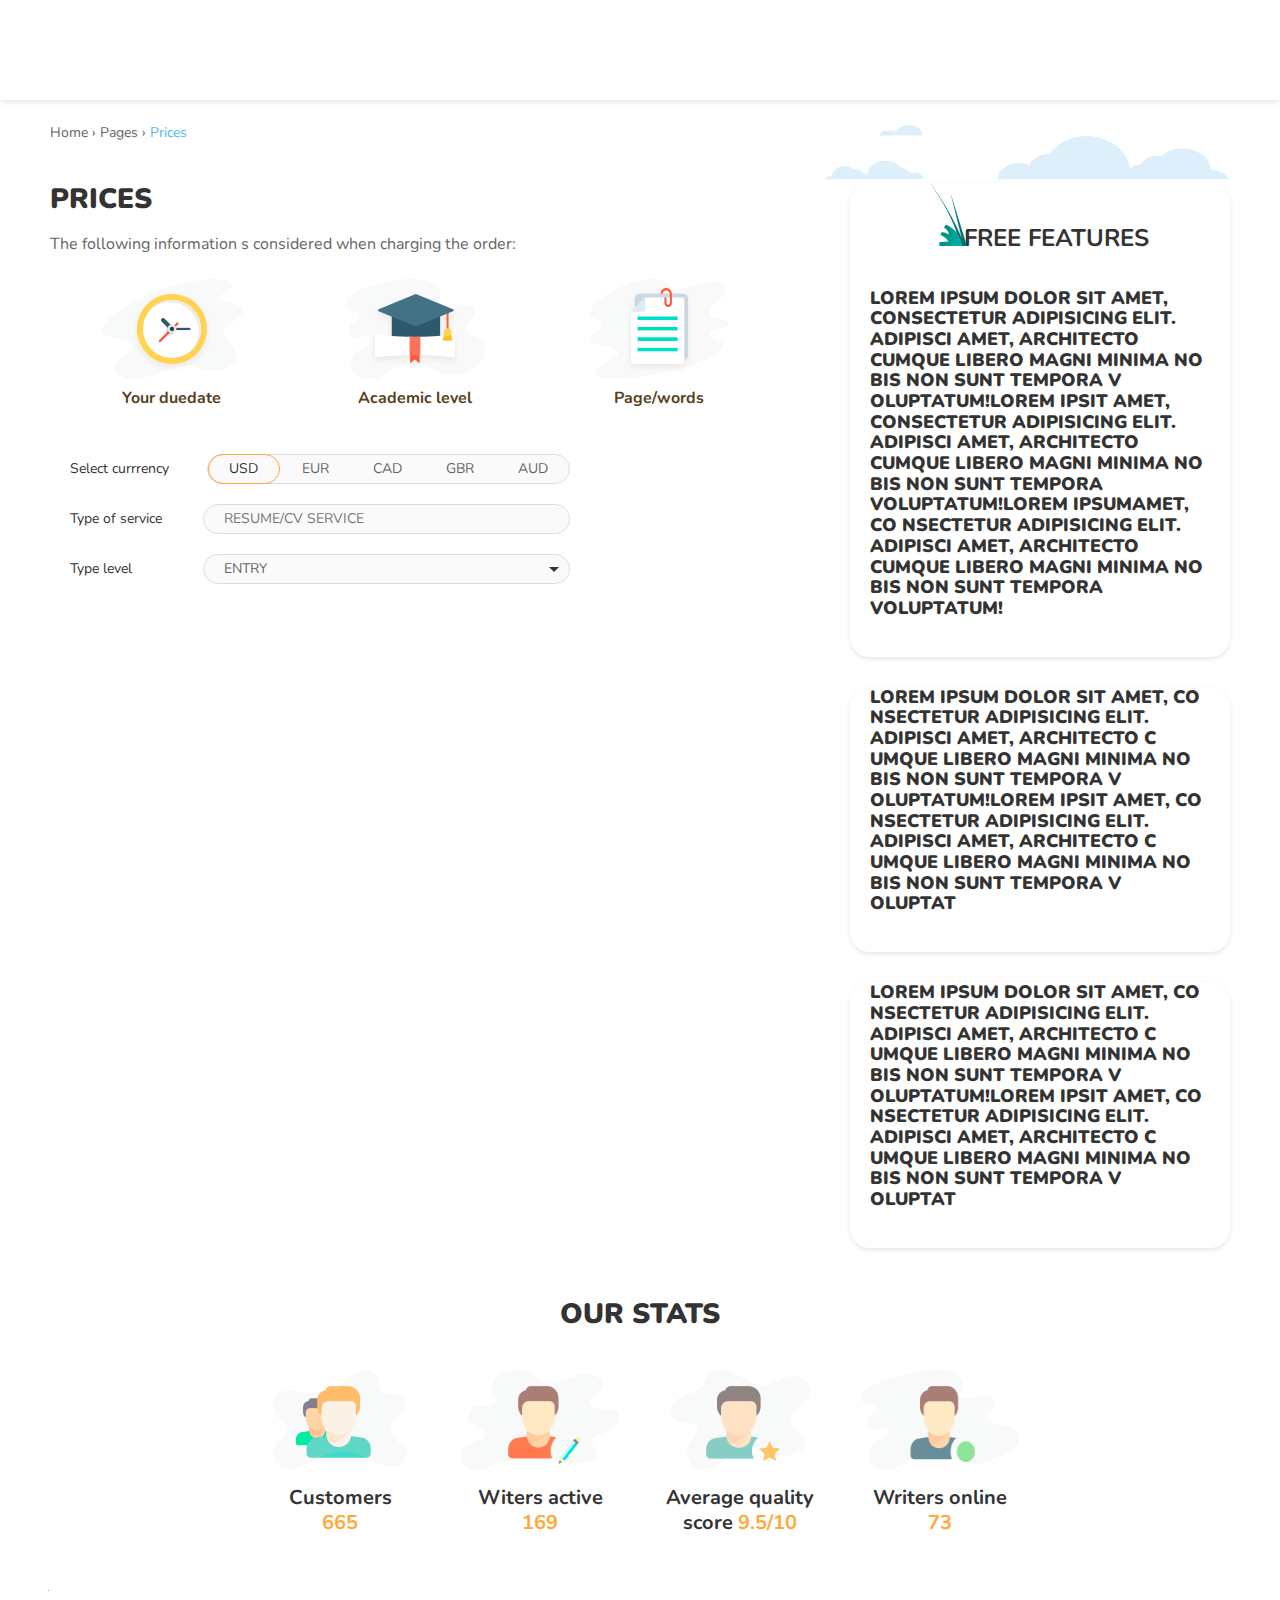
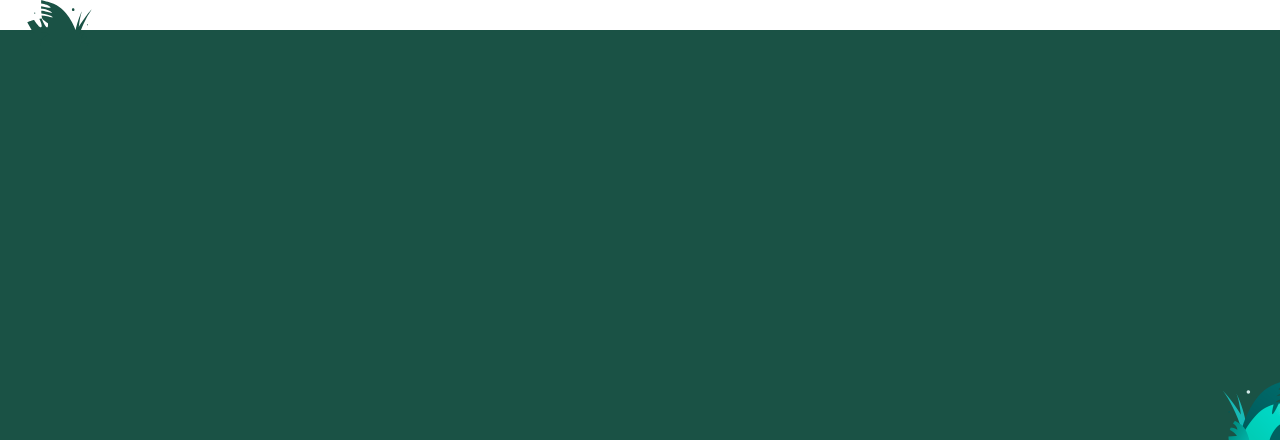
==== app/index.html @ a4e1b3d2 "add main" ====
<!DOCTYPE html>
<!-- ru  	en  uk
http://htmlbook.ru/html/value/lang
-->
<html lang="en">

<head>
  <meta charset="UTF-8">
  <meta name="viewport" content="width=device-width, initial-scale=1.0">
  <meta name="theme-color" content="#111111">

  <meta http-equiv="X-UA-Compatible" content="ie=edge">

  <title>PRICES</title>

  <link rel="shortcut icon" href="img/favicon.ico" type="image/x-icon">

  <link rel="stylesheet" href="css/global.css">
  <link rel="stylesheet" href="css/vendor.css">
  <link rel="stylesheet" href="css/main.css">
</head>

<body>
  <div class="site-container">
    <header class="header">
  <div class="header__top"></div>
  <div class="container">
    <div class="header__bottom">
      <ul class="breadcrumbs">
        <li class="breadcrumbs__item">
          <a href="#" class="breadcrumbs__link">Home</a>
        </li>
        <li class="breadcrumbs__item">
          <a href="#" class="breadcrumbs__link">Pages</a>
        </li>
        <li class="breadcrumbs__item">
          <a href="#" class="breadcrumbs__link breadcrumbs__link--active">Prices</a>
        </li>
      </ul>
      <svg class="header__cloud">
        <use xlink:href="img/sprite.svg#cloud"></use>
      </svg>
    </div>
  </div>

</header>

    <main class="main">
      <article class="content">
        <section class="prices">
          <h2 class="title">prices</h2>
          <p class="prices__description">
            The following information s considered when charging the order:
          </p>
          <div class="prices__img">
            <div class="prices__block">
              <img src="img/clock.png" alt="clock">
              <p class="prices__text">
                Your duedate
              </p>
            </div>
            <div class="prices__block">
              <img src="img/head.png" alt="clock">
              <p class="prices__text">
                Academic level
              </p>
            </div>
            <div class="prices__block">
              <img src="img/notes.png" alt="clock">
              <p class="prices__text">
                Page/words
              </p>
            </div>
          </div>

          <form class="form__prices" action="#" method="post">
            <!-- currrency -->
            <div class="form__select">
              <p class="form__text">Select currrency</p>
              <div class="currrency">
                <span class="currrency__group">
                  <input class="currrency__input" type="radio" name="valuta" id="usd" checked />
                  <label for="usd">usd</label>
                </span>
                <span class="currrency__group">
                  <input class="currrency__input" type="radio" name="valuta" id="eur" />
                  <label for="eur">eur</label>
                </span>
                <span class="currrency__group">
                  <input class="currrency__input" type="radio" name="valuta" id="cad" />
                  <label for="cad">cad</label>
                </span>
                <span class="currrency__group">
                  <input class="currrency__input" type="radio" name="valuta" id="gbr" />
                  <label for="gbr">gbr</label>
                </span>
                <span class="currrency__group">
                  <input class="currrency__input" type="radio" name="valuta" id="aud" />
                  <label for="aud">aud</label>
                </span>
              </div>
            </div>
            <!-- services -->
            <div class="form__select">
              <p class="form__text" for="cv">Type of service</p>
              <input class="form__input" id="cv" type="text" placeholder="Resume/CV service">
            </div>

            <div class="form__select">
              <label class="form__text" for="level">Type level</label>
              <select class="level" id="level">
                <option value="entry">Entry</option>
                <option value="out">Out</option>
              </select>
            </div>

          </form>
          <div class="prices__services"></div>
        </section>
        <aside class="features">
          <div class="features__block">
            <div class="features__title">
              <img src="img/title-img.png" alt="illustration">
              <h2 class="title__text">Free features</h2>
            </div>
            <p>Lorem ipsum dolor sit amet, consectetur adipisicing elit. Adipisci amet, architecto cumque libero magni
              minima no bis non sunt tempora v
              oluptatum!Lorem ipsit amet, consectetur adipisicing elit.
              Adipisci amet, architecto cumque libero magni minima no
              bis non sunt tempora voluptatum!Lorem ipsumamet, co
              nsectetur adipisicing elit.
              Adipisci amet, architecto cumque libero magni minima no
              bis non sunt tempora voluptatum!
            </p>
          </div>
          <div class="features__block">
            <p>
              Lorem ipsum dolor sit amet, co
              nsectetur adipisicing elit.
              Adipisci amet, architecto c
              umque libero magni minima no
              bis non sunt tempora v
              oluptatum!Lorem ipsit amet, co
              nsectetur adipisicing elit.
              Adipisci amet, architecto c
              umque libero magni minima no
              bis non sunt tempora v
              oluptat
            </p>
          </div>
          <div class="features__block">
            <p>Lorem ipsum dolor sit amet, co
              nsectetur adipisicing elit.
              Adipisci amet, architecto c
              umque libero magni minima no
              bis non sunt tempora v
              oluptatum!Lorem ipsit amet, co
              nsectetur adipisicing elit.
              Adipisci amet, architecto c
              umque libero magni minima no
              bis non sunt tempora v
              oluptat
            </p>
          </div>
        </aside>
      </article>
      <aside class="stats">
        <h2 class="title">Our stats</h2>
        <div class="stats__content">
          <div class="stats__cart">
            <img class="stats cart__img" src="img/customers.png" alt="Customers">
            <p class="cart__text">
              Customers
            </p>
            <span class="curt__number">
              665
            </span>
          </div>
          <div class=" stats stats__cart">
            <img class="cart__img" src="img/witers.png" alt="Customers">
            <p class="cart__text">
              Witers active
            </p>
            <span class="curt__number">
              169
            </span>
          </div>
          <div class="stats__cart">
            <img class="stats cart__img" src="img/awerage.png" alt="Customers">
            <p class="cart__text">
              Average quality score <span class="curt__number"> 9.5/10 </span>
            </p>
          </div>
          <div class="stats__cart">
            <img class="stats cart__img" src="img/online.png" alt="Customers">
            <p class="cart__text">
              Writers online
            </p>
            <span class="curt__number"> 73 </span>
          </div>
        </div>
      </aside>
    </main>
    <footer class="footer">
  <div class="container footer__container">
    <svg class="footer__img--top">
      <use xlink:href="img/sprite.svg#img-footer-1"></use>
    </svg>
    <img class="footer__img--bottom" src="img/img-footer-2.png" alt="illustration">
  </div>
</footer>

  </div>
  <script src="js/vendor.js"></script>
  <script src="js/main.js"></script>
</body>

</html>
---- app/css/global.css ----
@import url("https://fonts.googleapis.com/css2?family=Nunito:wght@400;600;700;800;900&display=swap");
:root {
  --color-black: #000;
  --color-white: #fff;
  --color-active: #53b9ef;
  --color-cloud: #dceffa;
  --color-footer: #1a5245;
  --color-title: #333;
  --color-text-main: #666;
  --color-text-prices-img: #593f21;
  --color-text-accent: #fea93a;
  --color-input-border: #dedede;
  --color-input-bg: #fafafa;
  --color-header-bg: #fffcf7;
  --color-shadow: rgba(0, 0, 0, 0.1); }

html {
  box-sizing: border-box;
  font-size: 10px; }

*,
*::before,
*::after {
  box-sizing: inherit; }

body {
  margin: 0;
  font-size: 1.6rem;
  font-family: 'Nunito', sans-serif;
  background-color: var(--color-white);
  color: var(--color-text-main); }

img {
  max-width: 100%; }

a {
  text-decoration: none;
  color: inherit; }

ul {
  list-style: none;
  padding: 0; }

.is-outer {
  position: relative !important;
  left: -9999px !important; }

.site-container {
  overflow: hidden;
  display: flex;
  flex-direction: column;
  min-height: 100vh; }

footer {
  margin-top: auto; }

.is-hidden {
  display: none !important; }

.for-mobile {
  display: none; }
  @media (max-width: 768px) {
    .for-mobile {
      display: block; } }

.error {
  border: 2px #ff4019 solid !important; }

.btn-reset {
  border: none;
  background: transparent;
  cursor: pointer; }

.container {
  margin: 0 auto;
  padding: 0 10px;
  max-width: 1200px; }

.js-focus-visible :focus:not(.focus-visible) {
  outline: none; }

/*# sourceMappingURL=global.css.map */
---- app/css/main.css ----
.header {
  margin-bottom: 2px; }

.header__top {
  width: 100%;
  height: 10rem;
  margin-bottom: 25px;
  box-shadow: 0px 2px 5px 0px var(--color-shadow); }

.header__bottom {
  display: flex;
  flex-direction: row;
  justify-content: space-between; }

.breadcrumbs {
  font-size: 1.4rem;
  padding: 0;
  margin: 0; }

.breadcrumbs__item {
  display: inline-block; }

.breadcrumbs__item:not(:last-of-type)::after {
  content: '\203a';
  color: inherit; }

.breadcrumbs__link:hover {
  text-decoration: underline; }

.breadcrumbs__link--active {
  color: var(--color-active); }

.header__cloud {
  display: block;
  width: 420px;
  height: 56px;
  padding: 0;
  margin: 0;
  margin-right: -10px;
  fill: var(--color-cloud); }

.main {
  display: flex;
  flex-direction: row;
  flex-wrap: wrap;
  justify-content: center;
  max-width: 1200px;
  margin: 0 auto;
  padding: 0 10px; }

.content {
  display: flex;
  justify-content: space-between;
  flex: auto; }

.prices {
  flex-basis: 731px; }

.title {
  font-size: 2.8rem;
  font-weight: 900;
  text-transform: uppercase;
  color: var(--color-title);
  padding: 0;
  margin: 0;
  margin-bottom: 20px; }

.prices__description {
  padding: 0;
  margin: 0;
  margin-bottom: 20px; }

.prices__img {
  display: flex;
  flex-direction: row;
  flex-wrap: wrap;
  justify-content: space-around;
  margin-bottom: 42px; }

.prices__block {
  display: flex;
  flex-direction: column;
  align-items: center;
  padding: 5px; }
  .prices__block img {
    margin-bottom: 10px; }

.prices__text {
  font-weight: 700;
  color: var(--color-text-prices-img);
  padding: 0;
  margin: 0; }

.form__prices {
  display: flex;
  flex-direction: column;
  width: 52rem;
  padding-left: 2rem; }

.form__select {
  display: flex;
  align-items: center;
  flex: auto;
  font-size: 1.4rem;
  margin-bottom: 20px; }

.form__text {
  padding: 0;
  margin: 0;
  margin-right: auto;
  color: var(--color-title); }

.currrency {
  display: flex;
  justify-content: space-between;
  flex-basis: 350px;
  text-transform: uppercase;
  color: var(--color-text-main);
  padding: .5rem 2rem;
  background-color: var(--color-input-bg);
  border: 1px solid var(--color-input-border);
  border-radius: 2rem; }

.currrency__group {
  display: flex;
  border: 1px solid transparent;
  border-radius: 2rem;
  transition: all 0.5s ease; }
  .currrency__group:not(:last-child) {
    margin-right: 4.2rem; }

.currrency__input {
  opacity: 0;
  position: absolute; }

.currrency__input + label {
  flex: 1 1 100%;
  cursor: pointer;
  z-index: 1;
  transition: all 0.5s ease; }

.currrency__input:checked + label,
.currrency__group:hover {
  position: relative;
  color: var(--color-title);
  background-color: var(--color-white);
  transition: all 0.5s ease; }
  .currrency__input:checked + label::before,
  .currrency__group:hover::before {
    position: absolute;
    content: "";
    display: block;
    top: 0;
    left: 0;
    transform: translate(-2.1rem, -0.7rem);
    padding: 1.4rem 3.5rem;
    border: 1px solid var(--color-text-accent);
    border-radius: 2rem;
    transition: all 0.5s ease; }

.form__input,
.choices__inner {
  display: flex;
  justify-content: space-between;
  min-width: 367px;
  min-height: 0;
  text-transform: uppercase;
  color: var(--color-text-main);
  padding: .6rem 2rem;
  background-color: var(--color-input-bg);
  border: 1px solid var(--color-input-border);
  border-radius: 2rem; }

.is-open .choices__list--dropdown {
  background-color: #ffffff;
  border: 1px solid var(--color-input-border);
  border-bottom-left-radius: 2rem;
  border-bottom-right-radius: 2rem; }

.is-open .choices__inner,
.form__input:focus {
  outline: none;
  border: 1px solid var(--color-input-border);
  border-radius: 2rem 2rem 0 0; }

.is-focused .choices__inner {
  outline: none;
  border: 1px solid var(--color-input-border); }

.form__select select::-ms-expand {
  display: none; }

.choices__list--single {
  padding: 0px 16px 0px 0px; }

.choices[data-type*='select-one'] .choices__inner {
  padding-bottom: 6px; }

.main {
  display: flex;
  flex-direction: row;
  flex-wrap: wrap;
  justify-content: center;
  max-width: 1200px;
  margin: 0 auto;
  padding: 0 10px; }

.content {
  display: flex;
  justify-content: space-between;
  flex: auto; }

.prices {
  flex-basis: 731px; }

.title {
  font-size: 2.8rem;
  font-weight: 900;
  text-transform: uppercase;
  color: var(--color-title);
  padding: 0;
  margin: 0;
  margin-bottom: 20px; }

.prices__description {
  padding: 0;
  margin: 0;
  margin-bottom: 20px; }

.prices__img {
  display: flex;
  flex-direction: row;
  flex-wrap: wrap;
  justify-content: space-around;
  margin-bottom: 42px; }

.prices__block {
  display: flex;
  flex-direction: column;
  align-items: center;
  padding: 5px; }
  .prices__block img {
    margin-bottom: 10px; }

.prices__text {
  font-weight: 700;
  color: var(--color-text-prices-img);
  padding: 0;
  margin: 0; }

.form__prices {
  display: flex;
  flex-direction: column;
  width: 52rem;
  padding-left: 2rem; }

.form__select {
  display: flex;
  align-items: center;
  flex: auto;
  font-size: 1.4rem;
  margin-bottom: 20px; }

.form__text {
  padding: 0;
  margin: 0;
  margin-right: auto;
  color: var(--color-title); }

.currrency {
  display: flex;
  justify-content: space-between;
  flex-basis: 350px;
  text-transform: uppercase;
  color: var(--color-text-main);
  padding: .5rem 2rem;
  background-color: var(--color-input-bg);
  border: 1px solid var(--color-input-border);
  border-radius: 2rem; }

.currrency__group {
  display: flex;
  border: 1px solid transparent;
  border-radius: 2rem;
  transition: all 0.5s ease; }
  .currrency__group:not(:last-child) {
    margin-right: 4.2rem; }

.currrency__input {
  opacity: 0;
  position: absolute; }

.currrency__input + label {
  flex: 1 1 100%;
  cursor: pointer;
  z-index: 1;
  transition: all 0.5s ease; }

.currrency__input:checked + label,
.currrency__group:hover {
  position: relative;
  color: var(--color-title);
  background-color: var(--color-white);
  transition: all 0.5s ease; }
  .currrency__input:checked + label::before,
  .currrency__group:hover::before {
    position: absolute;
    content: "";
    display: block;
    top: 0;
    left: 0;
    transform: translate(-2.1rem, -0.7rem);
    padding: 1.4rem 3.5rem;
    border: 1px solid var(--color-text-accent);
    border-radius: 2rem;
    transition: all 0.5s ease; }

.form__input,
.choices__inner {
  display: flex;
  justify-content: space-between;
  min-width: 367px;
  min-height: 0;
  text-transform: uppercase;
  color: var(--color-text-main);
  padding: .6rem 2rem;
  background-color: var(--color-input-bg);
  border: 1px solid var(--color-input-border);
  border-radius: 2rem; }

.is-open .choices__list--dropdown {
  background-color: #ffffff;
  border: 1px solid var(--color-input-border);
  border-bottom-left-radius: 2rem;
  border-bottom-right-radius: 2rem; }

.is-open .choices__inner,
.form__input:focus {
  outline: none;
  border: 1px solid var(--color-input-border);
  border-radius: 2rem 2rem 0 0; }

.is-focused .choices__inner {
  outline: none;
  border: 1px solid var(--color-input-border); }

.form__select select::-ms-expand {
  display: none; }

.choices__list--single {
  padding: 0px 16px 0px 0px; }

.choices[data-type*='select-one'] .choices__inner {
  padding-bottom: 6px; }

.features {
  max-width: 380px;
  font-size: 1.8rem;
  font-weight: 900;
  color: var(--color-title);
  text-transform: uppercase; }

.features__block {
  border-radius: 20px;
  box-shadow: 0px 2px 5px 0px rgba(0, 0, 0, 0.1);
  padding: 0 20px 20px 20px;
  margin-bottom: 30px; }

.features__title {
  padding-left: 60px;
  margin-bottom: 35px; }
  .features__title img {
    display: inline-block;
    padding: 0;
    margin: 0;
    position: relative;
    margin-right: -8px; }

.title__text {
  display: inline-block;
  font-size: 2.4rem;
  text-align: center;
  padding: 0;
  margin: 0; }

.stats {
  display: flex;
  flex-direction: column;
  align-items: center;
  padding: 2rem;
  margin-bottom: 55px; }

.stats__content {
  display: flex;
  flex-direction: row;
  justify-content: space-between;
  flex-wrap: wrap; }

.stats__cart {
  display: flex;
  flex-direction: column;
  justify-content: center;
  align-items: center;
  flex: 0 0 20rem;
  padding: 2rem;
  margin: 0;
  font-size: 2rem;
  font-weight: 700;
  line-height: 2.5rem;
  text-align: center;
  color: var(--color-title); }

.cart__img {
  padding: 0;
  height: 100px;
  width: auto;
  margin-bottom: 15px; }

.cart__text {
  padding: 0;
  margin: 0; }

.curt__number {
  color: var(--color-text-accent); }

.footer {
  width: 100%;
  height: 41rem;
  background-color: var(--color-footer); }

.footer__container {
  position: relative;
  width: 100%;
  height: 100%; }

.footer__img--top {
  fill: var(--color-footer);
  position: absolute;
  height: 56px;
  max-width: 100%;
  top: -40px;
  left: -130px; }

.footer__img--bottom {
  position: absolute;
  max-width: 100%;
  right: -70px;
  bottom: 0; }

/*# sourceMappingURL=main.css.map */
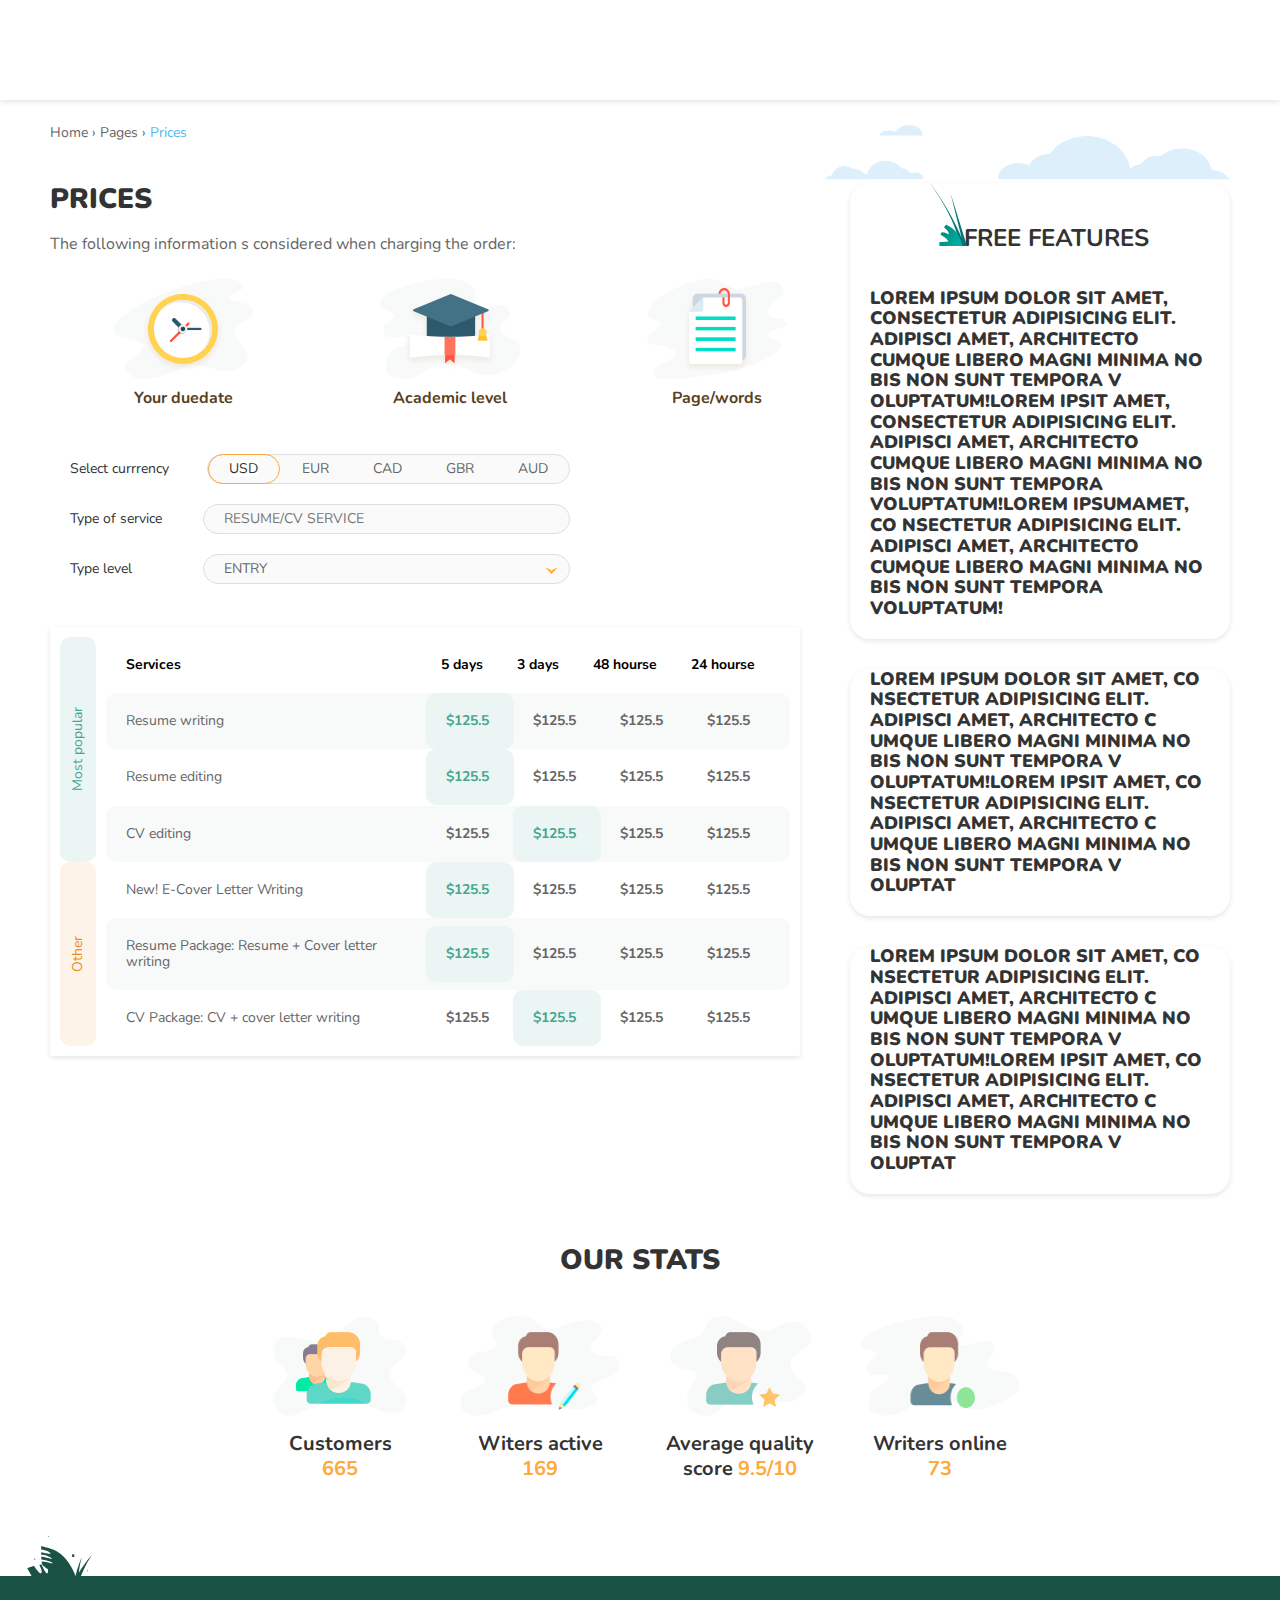
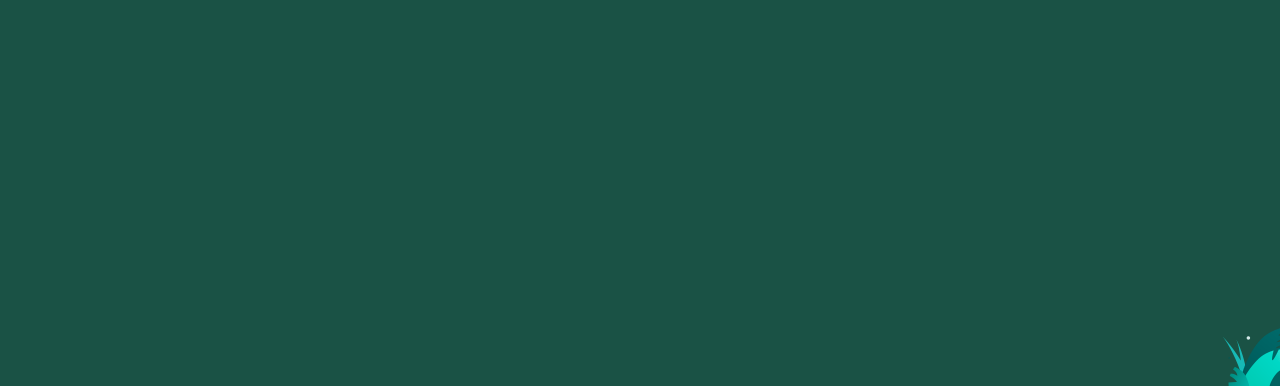
==== commit 4f1e87f4: "add calc form servises" ====
--- a/app/index.html
+++ b/app/index.html
@@ -106,16 +106,197 @@
               <input class="form__input" id="cv" type="text" placeholder="Resume/CV service">
             </div>
 
-            <div class="form__select">
+            <div class="form__select ">
               <label class="form__text" for="level">Type level</label>
               <select class="level" id="level">
                 <option value="entry">Entry</option>
                 <option value="out">Out</option>
               </select>
             </div>
-
           </form>
-          <div class="prices__services"></div>
+
+          <!-- services calc prices-->
+          <form class="servisec">
+            <div class="services__types--popular">
+              <div class="services__vertical">
+                <p class="services__vertical--text">
+                  Most popular
+                </p>
+              </div>
+
+              <div class="servises__table">
+                <div class="table__title">
+                  <p class="table__title--heading">
+                    Services
+                  </p>
+                  <div class="table__number">
+                    <span class="table__title-cell">
+                      5 days
+                    </span>
+                    <span class="table__title-cell">
+                      3 days
+                    </span>
+                    <span class="table__title-cell">
+                      48 hourse
+                    </span>
+                    <span class="table__title-cell">
+                      24 hourse
+                    </span>
+                  </div>
+
+                </div>
+                <div class="table-row">
+                  <p class="table-row__text">
+                    Resume writing
+                  </p>
+                  <div class="table__number">
+                    <div class="high-wrap"></div>
+                    <span class="tabl-row__group">
+                      <input class="tabl-row__input" type="radio" name="res-writ" id="res-writ-1" checked />
+                      <label for="res-writ-1">$125.5</label>
+                    </span>
+                    <span class="tabl-row__group">
+                      <input class="tabl-row__input" type="radio" name="res-writ" id="res-writ-2" />
+                      <label for="res-writ-2">$125.5</label>
+                    </span>
+                    <span class="tabl-row__group">
+                      <input class="tabl-row__input" type="radio" name="res-writ" id="res-writ-3" />
+                      <label for="res-writ-3">$125.5</label>
+                    </span>
+                    <span class="tabl-row__group">
+                      <input class="tabl-row__input" type="radio" name="res-writ" id="res-writ-4" />
+                      <label for="res-writ-4">$125.5</label>
+                    </span>
+                  </div>
+                </div>
+                <div class="table-row">
+                  <p class="table-row__text">
+                    Resume editing
+                  </p>
+                  <div class="table__number">
+                    <span class="tabl-row__group">
+                      <input class="tabl-row__input" type="radio" name="res-edit" id="res-edit-1" checked />
+                      <label for="res-edit-1">$125.5</label>
+                    </span>
+                    <span class="tabl-row__group">
+                      <input class="tabl-row__input" type="radio" name="res-edit" id="res-edit-2" />
+                      <label for="res-edit-2">$125.5</label>
+                    </span>
+                    <span class="tabl-row__group">
+                      <input class="tabl-row__input" type="radio" name="res-edit" id="res-edit-3" />
+                      <label for="res-edit-3">$125.5</label>
+                    </span>
+                    <span class="tabl-row__group">
+                      <input class="tabl-row__input" type="radio" name="res-edit" id="res-edit-4" />
+                      <label for="res-edit-4">$125.5</label>
+                    </span>
+                  </div>
+                </div>
+                <div class="table-row">
+                  <p class="table-row__text">
+                    CV editing
+                  </p>
+                  <div class="table__number">
+                    <span class="tabl-row__group">
+                      <input class="tabl-row__input" type="radio" name="cv-edit" id="cv-edit-1" />
+                      <label for="cv-edit-1">$125.5</label>
+                    </span>
+                    <span class="tabl-row__group">
+                      <input class="tabl-row__input" type="radio" name="cv-edit" id="cv-edit-2" checked />
+                      <label for="cv-edit-2">$125.5</label>
+                    </span>
+                    <span class="tabl-row__group">
+                      <input class="tabl-row__input" type="radio" name="cv-edit" id="cv-edit-3" />
+                      <label for="cv-edit-3">$125.5</label>
+                    </span>
+                    <span class="tabl-row__group">
+                      <input class="tabl-row__input" type="radio" name="cv-edit" id="cv-edit-4" />
+                      <label for="cv-edit-4">$125.5</label>
+                    </span>
+                  </div>
+                </div>
+              </div>
+            </div>
+            <div class="services__types--other">
+              <div class="services__vertical services__vertical--other ">
+                <p class="services__vertical--text other">
+                  Other
+                </p>
+              </div>
+
+              <div class="servises__table">
+                <div class="table-row">
+                  <p class="tableletter table-row__text">
+                    New! E-Cover Letter Writing
+                  </p>
+                  <div class="table__number">
+                    <span class="tabl-row__group">
+                      <input class="tabl-row__input" type="radio" name="leter-writ" id="leter-writ-1" checked />
+                      <label for="leter-writ-1">$125.5</label>
+                    </span>
+                    <span class="tabl-row__group">
+                      <input class="tabl-row__input" type="radio" name="leter-writ" id="leter-writ-2" />
+                      <label for="leter-writ-2">$125.5</label>
+                    </span>
+                    <span class="tabl-row__group">
+                      <input class="tabl-row__input" type="radio" name="leter-writ" id="leter-writ-3" />
+                      <label for="leter-writ-3">$125.5</label>
+                    </span>
+                    <span class="tabl-row__group">
+                      <input class="tabl-row__input" type="radio" name="leter-writ" id="leter-writ-4" />
+                      <label for="leter-writ-4">$125.5</label>
+                    </span>
+                  </div>
+                </div>
+                <div class="table-row">
+                  <p class="table-row__text">
+                    Resume Package: Resume + Cover letter writing
+                  </p>
+                  <div class="table__number">
+                    <span class="tabl-row__group">
+                      <input class="tabl-row__input" type="radio" name="resum-pac" id="resum-pac-1" checked />
+                      <label for="resum-pac-1">$125.5</label>
+                    </span>
+                    <span class="tabl-row__group">
+                      <input class="tabl-row__input" type="radio" name="resum-pac" id="resum-pac-2" />
+                      <label for="resum-pac-2">$125.5</label>
+                    </span>
+                    <span class="tabl-row__group">
+                      <input class="tabl-row__input" type="radio" name="resum-pac" id="resum-pact-3" />
+                      <label for="resum-pac-3">$125.5</label>
+                    </span>
+                    <span class="tabl-row__group">
+                      <input class="tabl-row__input" type="radio" name="resum-pac" id="resum-pac-4" />
+                      <label for="resum-pac-4">$125.5</label>
+                    </span>
+                  </div>
+                </div>
+                <div class="table-row">
+                  <p class="table-row__text">
+                    CV Package: CV + cover letter writing
+                  </p>
+                  <div class="table__number">
+                    <span class="tabl-row__group">
+                      <input class="tabl-row__input" type="radio" name="cv-pac" id="cv-pac-1" />
+                      <label for="cv-pac-1">$125.5</label>
+                    </span>
+                    <span class="tabl-row__group">
+                      <input class="tabl-row__input" type="radio" name="cv-pac" id="cv-pac-2" checked />
+                      <label for="cv-pac-2">$125.5</label>
+                    </span>
+                    <span class="tabl-row__group">
+                      <input class="tabl-row__input" type="radio" name="cv-pac" id="cv-pac-3" />
+                      <label for="cv-pac-3">$125.5</label>
+                    </span>
+                    <span class="tabl-row__group">
+                      <input class="tabl-row__input" type="radio" name="cv-pac" id="cv-pac-4" />
+                      <label for="cv-pac-4">$125.5</label>
+                    </span>
+                  </div>
+                </div>
+              </div>
+            </div>
+          </form>
         </section>
         <aside class="features">
           <div class="features__block">
--- a/app/css/global.css
+++ b/app/css/global.css
@@ -5,12 +5,17 @@
   --color-active: #53b9ef;
   --color-cloud: #dceffa;
   --color-footer: #1a5245;
+  --color-popular: #ebf5f4;
+  --color-other: #fdf3e8;
   --color-title: #333;
   --color-text-main: #666;
   --color-text-prices-img: #593f21;
   --color-text-accent: #fea93a;
+  --color-text-popular: #46a690;
+  --color-text-other: #ed891f;
   --color-input-border: #dedede;
   --color-input-bg: #fafafa;
+  --color-table-bg: #f8f9f9;
   --color-header-bg: #fffcf7;
   --color-shadow: rgba(0, 0, 0, 0.1); }
 
@@ -21,6 +26,8 @@
 *,
 *::before,
 *::after {
+  padding: 0;
+  margin: 0;
   box-sizing: inherit; }
 
 body {
--- a/app/css/main.css
+++ b/app/css/main.css
@@ -54,7 +54,7 @@
   flex: auto; }
 
 .prices {
-  flex-basis: 731px; }
+  flex: auto; }
 
 .title {
   font-size: 2.8rem;
@@ -95,7 +95,8 @@
   display: flex;
   flex-direction: column;
   width: 52rem;
-  padding-left: 2rem; }
+  padding-left: 2rem;
+  margin-bottom: 23px; }
 
 .form__select {
   display: flex;
@@ -180,7 +181,9 @@
 .is-open .choices__inner,
 .form__input:focus {
   outline: none;
-  border: 1px solid var(--color-input-border);
+  border: 1px solid var(--color-input-border); }
+
+.is-open .choices__inner {
   border-radius: 2rem 2rem 0 0; }
 
 .is-focused .choices__inner {
@@ -195,6 +198,108 @@
 
 .choices[data-type*='select-one'] .choices__inner {
   padding-bottom: 6px; }
+
+.choices[data-type*='select-one']:after {
+  content: '';
+  width: 9px;
+  height: 9px;
+  border-top: 2px solid var(--color-text-accent);
+  border-right: 2px solid var(--color-text-accent);
+  transform: rotate(135deg);
+  position: absolute;
+  right: 14.5px;
+  top: 38%;
+  margin-top: -2.5px;
+  pointer-events: none; }
+
+.servisec {
+  display: flex;
+  flex-direction: column;
+  font-size: 1.4rem;
+  padding: 10px;
+  border-radius: 2px;
+  box-shadow: 0px 2px 5px 0px rgba(0, 0, 0, 0.1);
+  margin-right: 50px; }
+
+.servisec .services__types--popular,
+.services__types--other {
+  display: flex; }
+
+.services__vertical {
+  display: flex;
+  border-radius: 10px;
+  background-color: var(--color-popular);
+  color: var(--color-text-popular);
+  padding: 10px;
+  margin-right: 10px; }
+
+.services__vertical--text {
+  -ms-writing-mode: tb-rl;
+  writing-mode: tb-rl;
+  transform: rotate(180deg);
+  text-align: center; }
+
+.services__vertical--other {
+  background-color: var(--color-other);
+  color: var(--color-text-other); }
+
+.vertical-text {
+  transform: rotate(270deg); }
+
+.servises__table {
+  display: flex;
+  flex-direction: column;
+  flex-grow: 1; }
+
+.table__title,
+.table-row {
+  display: flex;
+  align-items: center;
+  justify-content: space-between;
+  padding: 20px;
+  border-radius: 10px; }
+
+.table__title {
+  color: var(--color-black);
+  font-weight: 700; }
+
+.table-row:nth-of-type(even) {
+  background-color: var(--color-table-bg); }
+
+.table__title-cell {
+  padding: 20px 15px; }
+
+.tabl-row__group {
+  font-weight: 700;
+  padding: 20px;
+  transition: color 0.2s ease; }
+  .tabl-row__group label {
+    cursor: pointer;
+    z-index: 2; }
+
+.table-row__text {
+  flex-basis: 280px; }
+
+.tabl-row__input {
+  opacity: 0;
+  position: absolute; }
+
+.tabl-row__input:checked ~ label {
+  color: var(--color-text-popular);
+  position: relative;
+  transition: all 0.3s ease; }
+  .tabl-row__input:checked ~ label::before {
+    position: absolute;
+    display: block;
+    content: "";
+    background-color: var(--color-popular);
+    top: 0;
+    left: 0;
+    padding: 2.8rem 4.4rem;
+    border-radius: 1rem;
+    transform: translate(-2rem, -1.8rem);
+    z-index: -1;
+    transition: all 0.3s ease; }
 
 .main {
   display: flex;
@@ -211,7 +316,7 @@
   flex: auto; }
 
 .prices {
-  flex-basis: 731px; }
+  flex: auto; }
 
 .title {
   font-size: 2.8rem;
@@ -252,7 +357,8 @@
   display: flex;
   flex-direction: column;
   width: 52rem;
-  padding-left: 2rem; }
+  padding-left: 2rem;
+  margin-bottom: 23px; }
 
 .form__select {
   display: flex;
@@ -337,7 +443,9 @@
 .is-open .choices__inner,
 .form__input:focus {
   outline: none;
-  border: 1px solid var(--color-input-border);
+  border: 1px solid var(--color-input-border); }
+
+.is-open .choices__inner {
   border-radius: 2rem 2rem 0 0; }
 
 .is-focused .choices__inner {
@@ -352,6 +460,108 @@
 
 .choices[data-type*='select-one'] .choices__inner {
   padding-bottom: 6px; }
+
+.choices[data-type*='select-one']:after {
+  content: '';
+  width: 9px;
+  height: 9px;
+  border-top: 2px solid var(--color-text-accent);
+  border-right: 2px solid var(--color-text-accent);
+  transform: rotate(135deg);
+  position: absolute;
+  right: 14.5px;
+  top: 38%;
+  margin-top: -2.5px;
+  pointer-events: none; }
+
+.servisec {
+  display: flex;
+  flex-direction: column;
+  font-size: 1.4rem;
+  padding: 10px;
+  border-radius: 2px;
+  box-shadow: 0px 2px 5px 0px rgba(0, 0, 0, 0.1);
+  margin-right: 50px; }
+
+.servisec .services__types--popular,
+.services__types--other {
+  display: flex; }
+
+.services__vertical {
+  display: flex;
+  border-radius: 10px;
+  background-color: var(--color-popular);
+  color: var(--color-text-popular);
+  padding: 10px;
+  margin-right: 10px; }
+
+.services__vertical--text {
+  -ms-writing-mode: tb-rl;
+  writing-mode: tb-rl;
+  transform: rotate(180deg);
+  text-align: center; }
+
+.services__vertical--other {
+  background-color: var(--color-other);
+  color: var(--color-text-other); }
+
+.vertical-text {
+  transform: rotate(270deg); }
+
+.servises__table {
+  display: flex;
+  flex-direction: column;
+  flex-grow: 1; }
+
+.table__title,
+.table-row {
+  display: flex;
+  align-items: center;
+  justify-content: space-between;
+  padding: 20px;
+  border-radius: 10px; }
+
+.table__title {
+  color: var(--color-black);
+  font-weight: 700; }
+
+.table-row:nth-of-type(even) {
+  background-color: var(--color-table-bg); }
+
+.table__title-cell {
+  padding: 20px 15px; }
+
+.tabl-row__group {
+  font-weight: 700;
+  padding: 20px;
+  transition: color 0.2s ease; }
+  .tabl-row__group label {
+    cursor: pointer;
+    z-index: 2; }
+
+.table-row__text {
+  flex-basis: 280px; }
+
+.tabl-row__input {
+  opacity: 0;
+  position: absolute; }
+
+.tabl-row__input:checked ~ label {
+  color: var(--color-text-popular);
+  position: relative;
+  transition: all 0.3s ease; }
+  .tabl-row__input:checked ~ label::before {
+    position: absolute;
+    display: block;
+    content: "";
+    background-color: var(--color-popular);
+    top: 0;
+    left: 0;
+    padding: 2.8rem 4.4rem;
+    border-radius: 1rem;
+    transform: translate(-2rem, -1.8rem);
+    z-index: -1;
+    transition: all 0.3s ease; }
 
 .features {
   max-width: 380px;
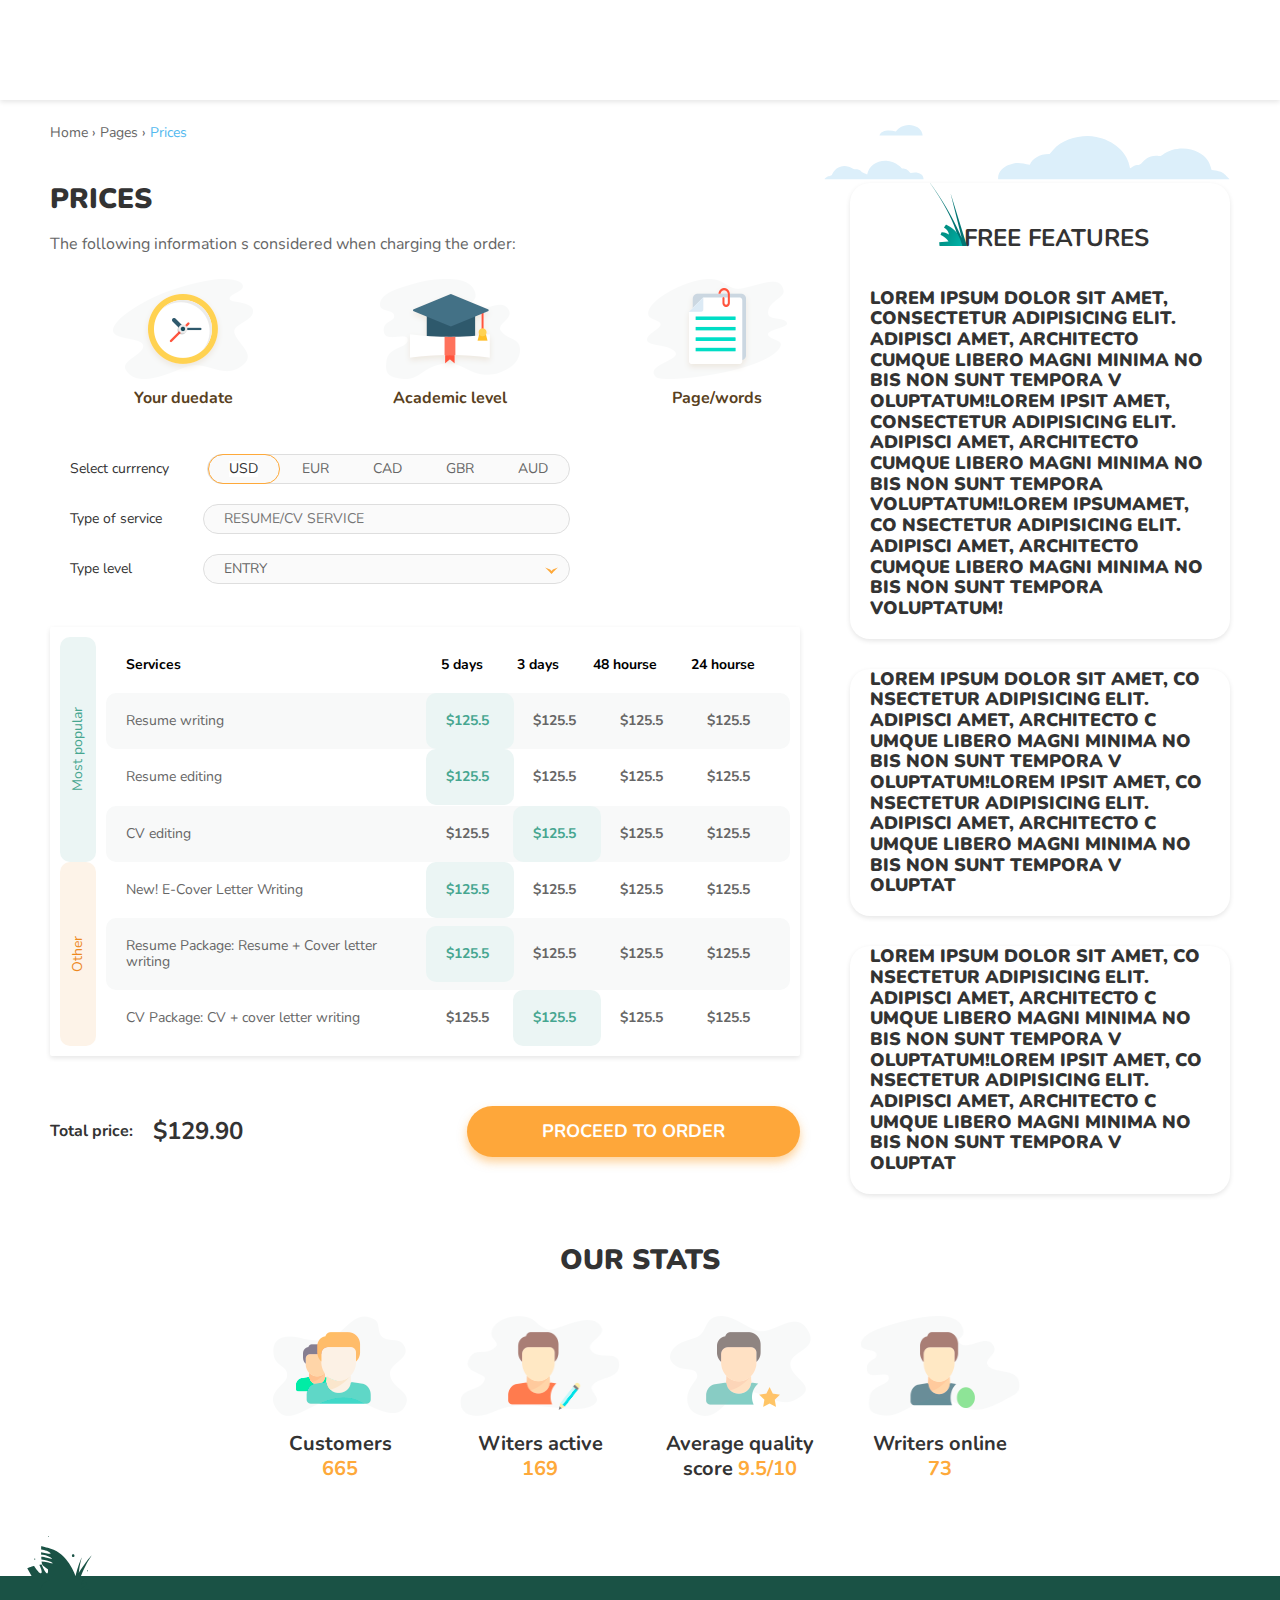
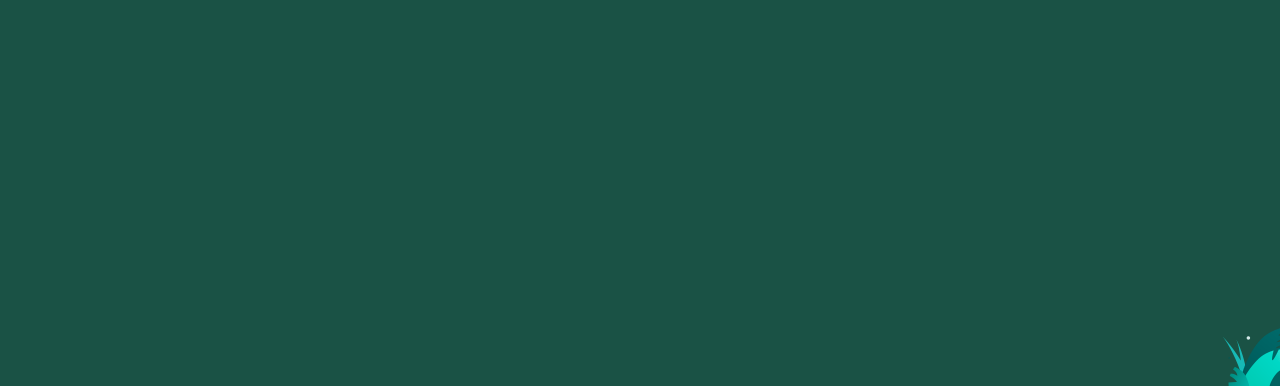
==== commit c0a60209: "add btn and JS header fixed" ====
--- a/app/index.html
+++ b/app/index.html
@@ -1,8 +1,8 @@
 <!DOCTYPE html>
-<!-- ru  	en  uk
+<!-- ru  	en  uk zxx
 http://htmlbook.ru/html/value/lang
 -->
-<html lang="en">
+<html lang="zxx">
 
 <head>
   <meta charset="UTF-8">
@@ -47,6 +47,7 @@
 
     <main class="main">
       <article class="content">
+        <h2 class="is-hidden">price</h2>
         <section class="prices">
           <h2 class="title">prices</h2>
           <p class="prices__description">
@@ -102,7 +103,7 @@
             </div>
             <!-- services -->
             <div class="form__select">
-              <p class="form__text" for="cv">Type of service</p>
+              <p class="form__text">Type of service</p>
               <input class="form__input" id="cv" type="text" placeholder="Resume/CV service">
             </div>
 
@@ -116,186 +117,202 @@
           </form>
 
           <!-- services calc prices-->
-          <form class="servisec">
-            <div class="services__types--popular">
-              <div class="services__vertical">
-                <p class="services__vertical--text">
-                  Most popular
+          <form class="services">
+            <div class="services__wrap">
+              <div class="services__types--popular">
+                <div class="services__vertical">
+                  <p class="services__vertical--text">
+                    Most popular
+                  </p>
+                </div>
+
+                <div class="servises__table">
+                  <div class="table__title">
+                    <p class="table__title--heading">
+                      Services
+                    </p>
+                    <div class="table__number">
+                      <span class="table__title-cell">
+                        5 days
+                      </span>
+                      <span class="table__title-cell">
+                        3 days
+                      </span>
+                      <span class="table__title-cell">
+                        48 hourse
+                      </span>
+                      <span class="table__title-cell">
+                        24 hourse
+                      </span>
+                    </div>
+
+                  </div>
+                  <div class="table-row">
+                    <p class="table-row__text">
+                      Resume writing
+                    </p>
+                    <div class="table__number">
+                      <div class="high-wrap"></div>
+                      <span class="tabl-row__group">
+                        <input class="tabl-row__input" type="radio" name="res-writ" id="res-writ-1" checked />
+                        <label for="res-writ-1">$125.5</label>
+                      </span>
+                      <span class="tabl-row__group">
+                        <input class="tabl-row__input" type="radio" name="res-writ" id="res-writ-2" />
+                        <label for="res-writ-2">$125.5</label>
+                      </span>
+                      <span class="tabl-row__group">
+                        <input class="tabl-row__input" type="radio" name="res-writ" id="res-writ-3" />
+                        <label for="res-writ-3">$125.5</label>
+                      </span>
+                      <span class="tabl-row__group">
+                        <input class="tabl-row__input" type="radio" name="res-writ" id="res-writ-4" />
+                        <label for="res-writ-4">$125.5</label>
+                      </span>
+                    </div>
+                  </div>
+                  <div class="table-row">
+                    <p class="table-row__text">
+                      Resume editing
+                    </p>
+                    <div class="table__number">
+                      <span class="tabl-row__group">
+                        <input class="tabl-row__input" type="radio" name="res-edit" id="res-edit-1" checked />
+                        <label for="res-edit-1">$125.5</label>
+                      </span>
+                      <span class="tabl-row__group">
+                        <input class="tabl-row__input" type="radio" name="res-edit" id="res-edit-2" />
+                        <label for="res-edit-2">$125.5</label>
+                      </span>
+                      <span class="tabl-row__group">
+                        <input class="tabl-row__input" type="radio" name="res-edit" id="res-edit-3" />
+                        <label for="res-edit-3">$125.5</label>
+                      </span>
+                      <span class="tabl-row__group">
+                        <input class="tabl-row__input" type="radio" name="res-edit" id="res-edit-4" />
+                        <label for="res-edit-4">$125.5</label>
+                      </span>
+                    </div>
+                  </div>
+                  <div class="table-row">
+                    <p class="table-row__text">
+                      CV editing
+                    </p>
+                    <div class="table__number">
+                      <span class="tabl-row__group">
+                        <input class="tabl-row__input" type="radio" name="cv-edit" id="cv-edit-1" />
+                        <label for="cv-edit-1">$125.5</label>
+                      </span>
+                      <span class="tabl-row__group">
+                        <input class="tabl-row__input" type="radio" name="cv-edit" id="cv-edit-2" checked />
+                        <label for="cv-edit-2">$125.5</label>
+                      </span>
+                      <span class="tabl-row__group">
+                        <input class="tabl-row__input" type="radio" name="cv-edit" id="cv-edit-3" />
+                        <label for="cv-edit-3">$125.5</label>
+                      </span>
+                      <span class="tabl-row__group">
+                        <input class="tabl-row__input" type="radio" name="cv-edit" id="cv-edit-4" />
+                        <label for="cv-edit-4">$125.5</label>
+                      </span>
+                    </div>
+                  </div>
+                </div>
+              </div>
+              <div class="services__types--other">
+                <div class="services__vertical services__vertical--other ">
+                  <p class="services__vertical--text other">
+                    Other
+                  </p>
+                </div>
+
+                <div class="servises__table">
+                  <div class="table-row">
+                    <p class="tableletter table-row__text">
+                      New! E-Cover Letter Writing
+                    </p>
+                    <div class="table__number">
+                      <span class="tabl-row__group">
+                        <input class="tabl-row__input" type="radio" name="leter-writ" id="leter-writ-1" checked />
+                        <label for="leter-writ-1">$125.5</label>
+                      </span>
+                      <span class="tabl-row__group">
+                        <input class="tabl-row__input" type="radio" name="leter-writ" id="leter-writ-2" />
+                        <label for="leter-writ-2">$125.5</label>
+                      </span>
+                      <span class="tabl-row__group">
+                        <input class="tabl-row__input" type="radio" name="leter-writ" id="leter-writ-3" />
+                        <label for="leter-writ-3">$125.5</label>
+                      </span>
+                      <span class="tabl-row__group">
+                        <input class="tabl-row__input" type="radio" name="leter-writ" id="leter-writ-4" />
+                        <label for="leter-writ-4">$125.5</label>
+                      </span>
+                    </div>
+                  </div>
+                  <div class="table-row">
+                    <p class="table-row__text">
+                      Resume Package: Resume + Cover letter writing
+                    </p>
+                    <div class="table__number">
+                      <span class="tabl-row__group">
+                        <input class="tabl-row__input" type="radio" name="resum-pac" id="resum-pac-1" checked />
+                        <label for="resum-pac-1">$125.5</label>
+                      </span>
+                      <span class="tabl-row__group">
+                        <input class="tabl-row__input" type="radio" name="resum-pac" id="resum-pac-2" />
+                        <label for="resum-pac-2">$125.5</label>
+                      </span>
+                      <span class="tabl-row__group">
+                        <input class="tabl-row__input" type="radio" name="resum-pact" id="resum-pac-3" />
+                        <label for="resum-pac-3">$125.5</label>
+                      </span>
+                      <span class="tabl-row__group">
+                        <input class="tabl-row__input" type="radio" name="resum-pac" id="resum-pac-4" />
+                        <label for="resum-pac-4">$125.5</label>
+                      </span>
+                    </div>
+                  </div>
+                  <div class="table-row">
+                    <p class="table-row__text">
+                      CV Package: CV + cover letter writing
+                    </p>
+                    <div class="table__number">
+                      <span class="tabl-row__group">
+                        <input class="tabl-row__input" type="radio" name="cv-pac" id="cv-pac-1" />
+                        <label for="cv-pac-1">$125.5</label>
+                      </span>
+                      <span class="tabl-row__group">
+                        <input class="tabl-row__input" type="radio" name="cv-pac" id="cv-pac-2" checked />
+                        <label for="cv-pac-2">$125.5</label>
+                      </span>
+                      <span class="tabl-row__group">
+                        <input class="tabl-row__input" type="radio" name="cv-pac" id="cv-pac-3" />
+                        <label for="cv-pac-3">$125.5</label>
+                      </span>
+                      <span class="tabl-row__group">
+                        <input class="tabl-row__input" type="radio" name="cv-pac" id="cv-pac-4" />
+                        <label for="cv-pac-4">$125.5</label>
+                      </span>
+                    </div>
+                  </div>
+                </div>
+              </div>
+            </div>
+            <div class="total-container">
+              <div class="total-price">
+                <p class="total-price__title">
+                  Total price:
+                </p>
+                <p class="tatal-price__number">
+                  $129.90
                 </p>
               </div>
-
-              <div class="servises__table">
-                <div class="table__title">
-                  <p class="table__title--heading">
-                    Services
-                  </p>
-                  <div class="table__number">
-                    <span class="table__title-cell">
-                      5 days
-                    </span>
-                    <span class="table__title-cell">
-                      3 days
-                    </span>
-                    <span class="table__title-cell">
-                      48 hourse
-                    </span>
-                    <span class="table__title-cell">
-                      24 hourse
-                    </span>
-                  </div>
-
-                </div>
-                <div class="table-row">
-                  <p class="table-row__text">
-                    Resume writing
-                  </p>
-                  <div class="table__number">
-                    <div class="high-wrap"></div>
-                    <span class="tabl-row__group">
-                      <input class="tabl-row__input" type="radio" name="res-writ" id="res-writ-1" checked />
-                      <label for="res-writ-1">$125.5</label>
-                    </span>
-                    <span class="tabl-row__group">
-                      <input class="tabl-row__input" type="radio" name="res-writ" id="res-writ-2" />
-                      <label for="res-writ-2">$125.5</label>
-                    </span>
-                    <span class="tabl-row__group">
-                      <input class="tabl-row__input" type="radio" name="res-writ" id="res-writ-3" />
-                      <label for="res-writ-3">$125.5</label>
-                    </span>
-                    <span class="tabl-row__group">
-                      <input class="tabl-row__input" type="radio" name="res-writ" id="res-writ-4" />
-                      <label for="res-writ-4">$125.5</label>
-                    </span>
-                  </div>
-                </div>
-                <div class="table-row">
-                  <p class="table-row__text">
-                    Resume editing
-                  </p>
-                  <div class="table__number">
-                    <span class="tabl-row__group">
-                      <input class="tabl-row__input" type="radio" name="res-edit" id="res-edit-1" checked />
-                      <label for="res-edit-1">$125.5</label>
-                    </span>
-                    <span class="tabl-row__group">
-                      <input class="tabl-row__input" type="radio" name="res-edit" id="res-edit-2" />
-                      <label for="res-edit-2">$125.5</label>
-                    </span>
-                    <span class="tabl-row__group">
-                      <input class="tabl-row__input" type="radio" name="res-edit" id="res-edit-3" />
-                      <label for="res-edit-3">$125.5</label>
-                    </span>
-                    <span class="tabl-row__group">
-                      <input class="tabl-row__input" type="radio" name="res-edit" id="res-edit-4" />
-                      <label for="res-edit-4">$125.5</label>
-                    </span>
-                  </div>
-                </div>
-                <div class="table-row">
-                  <p class="table-row__text">
-                    CV editing
-                  </p>
-                  <div class="table__number">
-                    <span class="tabl-row__group">
-                      <input class="tabl-row__input" type="radio" name="cv-edit" id="cv-edit-1" />
-                      <label for="cv-edit-1">$125.5</label>
-                    </span>
-                    <span class="tabl-row__group">
-                      <input class="tabl-row__input" type="radio" name="cv-edit" id="cv-edit-2" checked />
-                      <label for="cv-edit-2">$125.5</label>
-                    </span>
-                    <span class="tabl-row__group">
-                      <input class="tabl-row__input" type="radio" name="cv-edit" id="cv-edit-3" />
-                      <label for="cv-edit-3">$125.5</label>
-                    </span>
-                    <span class="tabl-row__group">
-                      <input class="tabl-row__input" type="radio" name="cv-edit" id="cv-edit-4" />
-                      <label for="cv-edit-4">$125.5</label>
-                    </span>
-                  </div>
-                </div>
-              </div>
-            </div>
-            <div class="services__types--other">
-              <div class="services__vertical services__vertical--other ">
-                <p class="services__vertical--text other">
-                  Other
-                </p>
-              </div>
-
-              <div class="servises__table">
-                <div class="table-row">
-                  <p class="tableletter table-row__text">
-                    New! E-Cover Letter Writing
-                  </p>
-                  <div class="table__number">
-                    <span class="tabl-row__group">
-                      <input class="tabl-row__input" type="radio" name="leter-writ" id="leter-writ-1" checked />
-                      <label for="leter-writ-1">$125.5</label>
-                    </span>
-                    <span class="tabl-row__group">
-                      <input class="tabl-row__input" type="radio" name="leter-writ" id="leter-writ-2" />
-                      <label for="leter-writ-2">$125.5</label>
-                    </span>
-                    <span class="tabl-row__group">
-                      <input class="tabl-row__input" type="radio" name="leter-writ" id="leter-writ-3" />
-                      <label for="leter-writ-3">$125.5</label>
-                    </span>
-                    <span class="tabl-row__group">
-                      <input class="tabl-row__input" type="radio" name="leter-writ" id="leter-writ-4" />
-                      <label for="leter-writ-4">$125.5</label>
-                    </span>
-                  </div>
-                </div>
-                <div class="table-row">
-                  <p class="table-row__text">
-                    Resume Package: Resume + Cover letter writing
-                  </p>
-                  <div class="table__number">
-                    <span class="tabl-row__group">
-                      <input class="tabl-row__input" type="radio" name="resum-pac" id="resum-pac-1" checked />
-                      <label for="resum-pac-1">$125.5</label>
-                    </span>
-                    <span class="tabl-row__group">
-                      <input class="tabl-row__input" type="radio" name="resum-pac" id="resum-pac-2" />
-                      <label for="resum-pac-2">$125.5</label>
-                    </span>
-                    <span class="tabl-row__group">
-                      <input class="tabl-row__input" type="radio" name="resum-pac" id="resum-pact-3" />
-                      <label for="resum-pac-3">$125.5</label>
-                    </span>
-                    <span class="tabl-row__group">
-                      <input class="tabl-row__input" type="radio" name="resum-pac" id="resum-pac-4" />
-                      <label for="resum-pac-4">$125.5</label>
-                    </span>
-                  </div>
-                </div>
-                <div class="table-row">
-                  <p class="table-row__text">
-                    CV Package: CV + cover letter writing
-                  </p>
-                  <div class="table__number">
-                    <span class="tabl-row__group">
-                      <input class="tabl-row__input" type="radio" name="cv-pac" id="cv-pac-1" />
-                      <label for="cv-pac-1">$125.5</label>
-                    </span>
-                    <span class="tabl-row__group">
-                      <input class="tabl-row__input" type="radio" name="cv-pac" id="cv-pac-2" checked />
-                      <label for="cv-pac-2">$125.5</label>
-                    </span>
-                    <span class="tabl-row__group">
-                      <input class="tabl-row__input" type="radio" name="cv-pac" id="cv-pac-3" />
-                      <label for="cv-pac-3">$125.5</label>
-                    </span>
-                    <span class="tabl-row__group">
-                      <input class="tabl-row__input" type="radio" name="cv-pac" id="cv-pac-4" />
-                      <label for="cv-pac-4">$125.5</label>
-                    </span>
-                  </div>
-                </div>
-              </div>
-            </div>
+              <button class="services__btn btn-reset">
+                proceed to order
+              </button>
+            </div>
+
           </form>
         </section>
         <aside class="features">
--- a/app/css/global.css
+++ b/app/css/global.css
@@ -17,7 +17,9 @@
   --color-input-bg: #fafafa;
   --color-table-bg: #f8f9f9;
   --color-header-bg: #fffcf7;
-  --color-shadow: rgba(0, 0, 0, 0.1); }
+  --color-btn-bg: rgb(254, 167, 58);
+  --color-shadow: rgba(0, 0, 0, 0.1);
+  --color-shadow-btn: rgba(254, 167, 58, .5); }
 
 html {
   box-sizing: border-box;
--- a/app/css/main.css
+++ b/app/css/main.css
@@ -6,6 +6,15 @@
   height: 10rem;
   margin-bottom: 25px;
   box-shadow: 0px 2px 5px 0px var(--color-shadow); }
+
+.header__top--fixed {
+  position: fixed;
+  background-color: var(--color-text-popular);
+  opacity: .3;
+  top: 0;
+  left: 0;
+  z-index: 10;
+  transition: all .3s ease; }
 
 .header__bottom {
   display: flex;
@@ -212,16 +221,23 @@
   margin-top: -2.5px;
   pointer-events: none; }
 
-.servisec {
+.services {
   display: flex;
   flex-direction: column;
   font-size: 1.4rem;
+  margin-right: 50px;
+  margin-bottom: 50px; }
+
+.services__wrap {
+  display: flex;
+  flex-direction: column;
   padding: 10px;
+  margin-bottom: 50px;
   border-radius: 2px;
-  box-shadow: 0px 2px 5px 0px rgba(0, 0, 0, 0.1);
-  margin-right: 50px; }
-
-.servisec .services__types--popular,
+  box-shadow: 0px 2px 5px 0px rgba(0, 0, 0, 0.1); }
+
+.servisec,
+.services__types--popular,
 .services__types--other {
   display: flex; }
 
@@ -300,6 +316,40 @@
     transform: translate(-2rem, -1.8rem);
     z-index: -1;
     transition: all 0.3s ease; }
+
+.total-container {
+  display: flex;
+  align-items: center;
+  justify-content: space-between; }
+
+.total-price {
+  display: inline-flex;
+  align-items: center;
+  color: var(--color-title); }
+
+.total-price__title {
+  font-size: 1.6rem;
+  font-weight: 700;
+  padding-right: 2rem; }
+
+.tatal-price__number {
+  font-size: 2.4rem;
+  font-weight: 700;
+  padding-right: 2rem; }
+
+.services__btn {
+  display: inline-flex; }
+
+.services__btn {
+  display: inline-flex;
+  font-size: 1.8rem;
+  font-weight: 700;
+  text-transform: uppercase;
+  color: var(--color-white);
+  background-color: var(--color-btn-bg);
+  padding: 1.5rem 7.5rem;
+  border-radius: 4rem;
+  box-shadow: 0px 5px 10px 0px var(--color-shadow-btn); }
 
 .main {
   display: flex;
@@ -474,16 +524,23 @@
   margin-top: -2.5px;
   pointer-events: none; }
 
-.servisec {
+.services {
   display: flex;
   flex-direction: column;
   font-size: 1.4rem;
+  margin-right: 50px;
+  margin-bottom: 50px; }
+
+.services__wrap {
+  display: flex;
+  flex-direction: column;
   padding: 10px;
+  margin-bottom: 50px;
   border-radius: 2px;
-  box-shadow: 0px 2px 5px 0px rgba(0, 0, 0, 0.1);
-  margin-right: 50px; }
-
-.servisec .services__types--popular,
+  box-shadow: 0px 2px 5px 0px rgba(0, 0, 0, 0.1); }
+
+.servisec,
+.services__types--popular,
 .services__types--other {
   display: flex; }
 
@@ -563,6 +620,40 @@
     z-index: -1;
     transition: all 0.3s ease; }
 
+.total-container {
+  display: flex;
+  align-items: center;
+  justify-content: space-between; }
+
+.total-price {
+  display: inline-flex;
+  align-items: center;
+  color: var(--color-title); }
+
+.total-price__title {
+  font-size: 1.6rem;
+  font-weight: 700;
+  padding-right: 2rem; }
+
+.tatal-price__number {
+  font-size: 2.4rem;
+  font-weight: 700;
+  padding-right: 2rem; }
+
+.services__btn {
+  display: inline-flex; }
+
+.services__btn {
+  display: inline-flex;
+  font-size: 1.8rem;
+  font-weight: 700;
+  text-transform: uppercase;
+  color: var(--color-white);
+  background-color: var(--color-btn-bg);
+  padding: 1.5rem 7.5rem;
+  border-radius: 4rem;
+  box-shadow: 0px 5px 10px 0px var(--color-shadow-btn); }
+
 .features {
   max-width: 380px;
   font-size: 1.8rem;
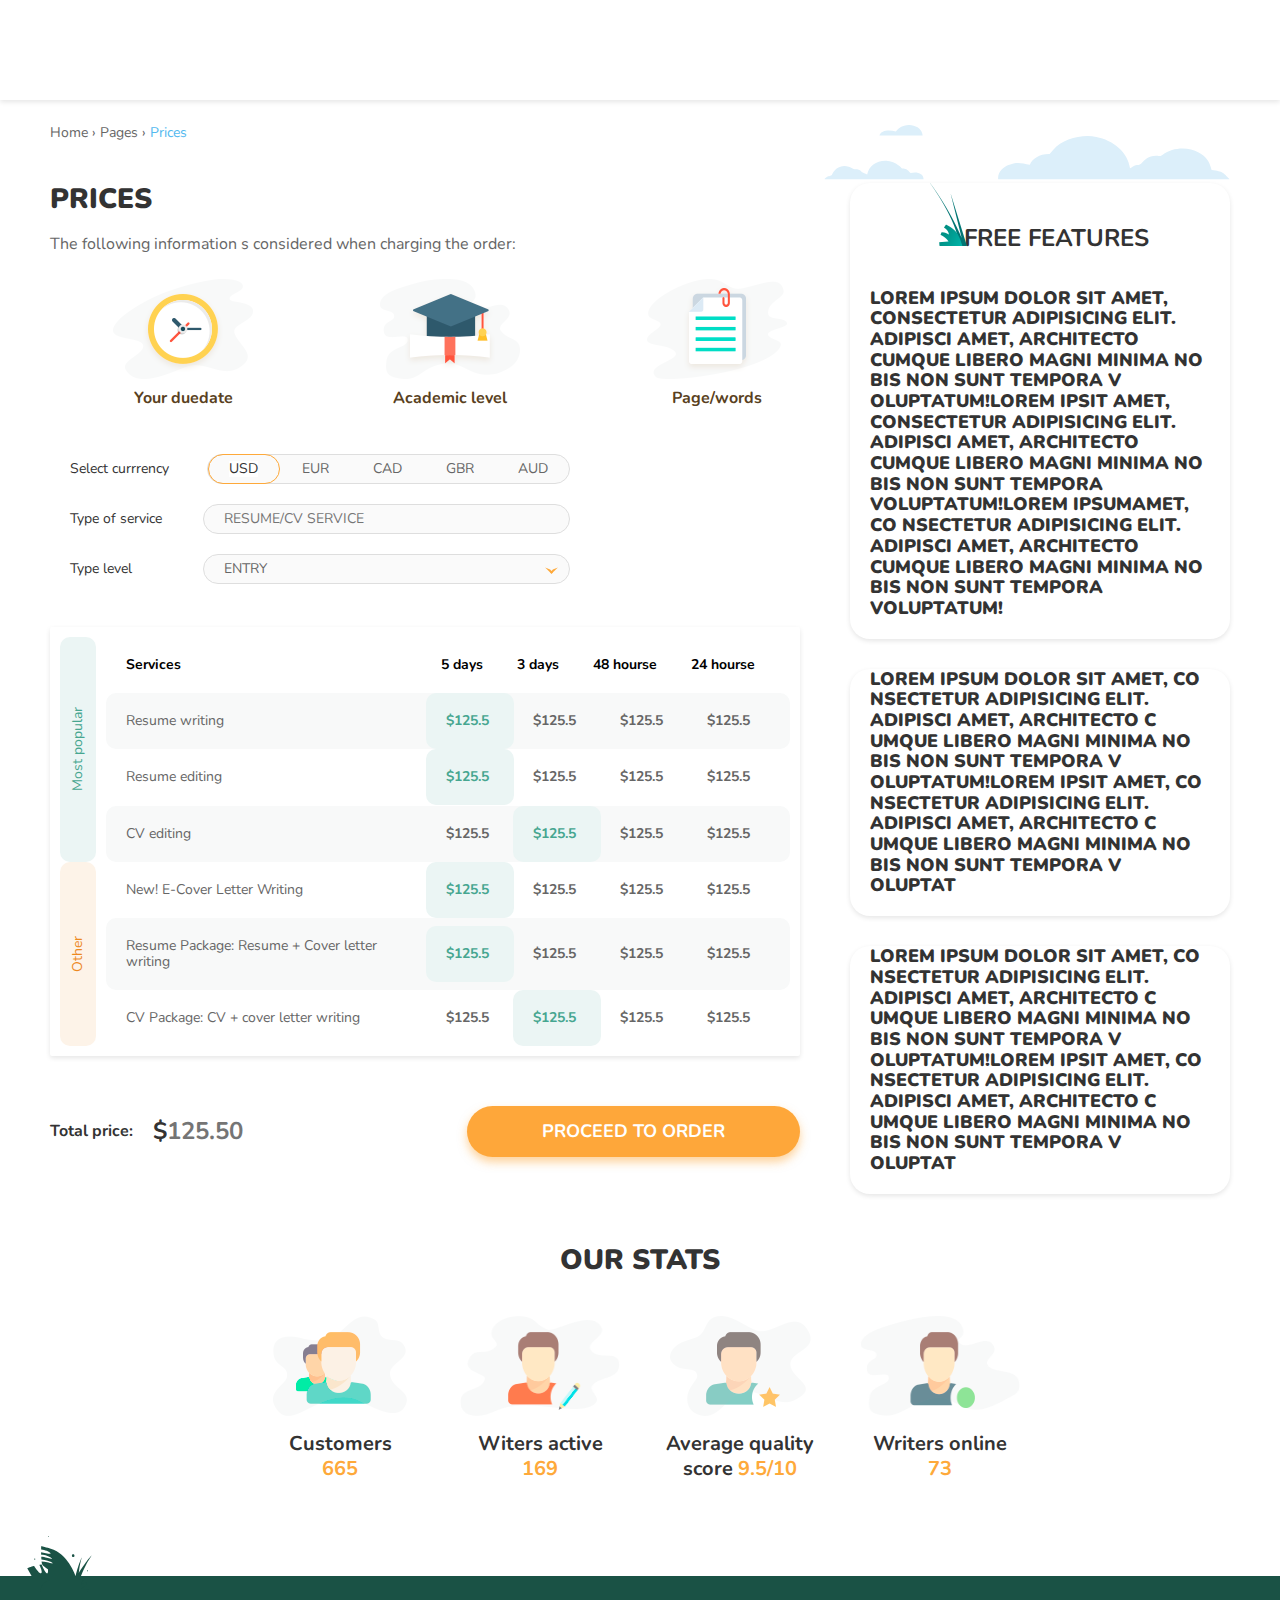
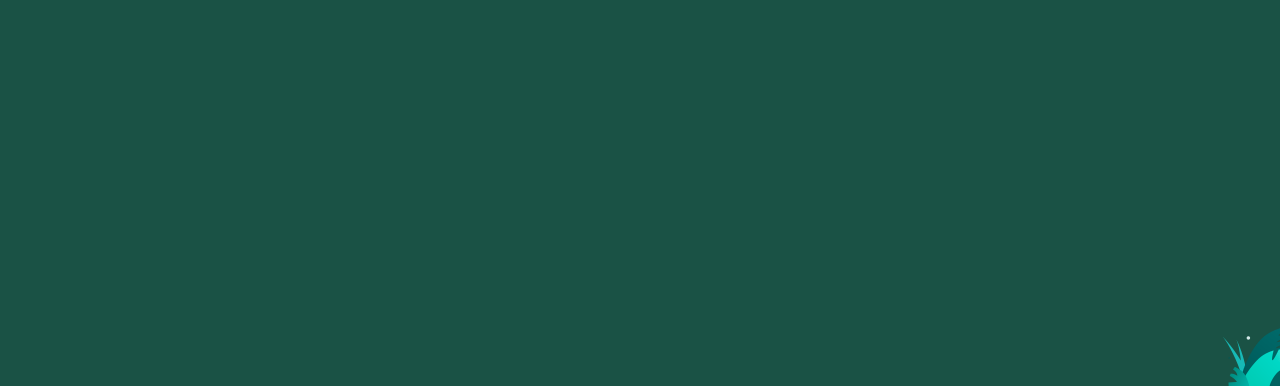
==== commit 2d3f9692: "add function sum js" ====
--- a/app/index.html
+++ b/app/index.html
@@ -117,7 +117,7 @@
           </form>
 
           <!-- services calc prices-->
-          <form class="services">
+          <form name="form2" class="services">
             <div class="services__wrap">
               <div class="services__types--popular">
                 <div class="services__vertical">
@@ -154,20 +154,24 @@
                     <div class="table__number">
                       <div class="high-wrap"></div>
                       <span class="tabl-row__group">
-                        <input class="tabl-row__input" type="radio" name="res-writ" id="res-writ-1" checked />
-                        <label for="res-writ-1">$125.5</label>
-                      </span>
-                      <span class="tabl-row__group">
-                        <input class="tabl-row__input" type="radio" name="res-writ" id="res-writ-2" />
-                        <label for="res-writ-2">$125.5</label>
-                      </span>
-                      <span class="tabl-row__group">
-                        <input class="tabl-row__input" type="radio" name="res-writ" id="res-writ-3" />
-                        <label for="res-writ-3">$125.5</label>
-                      </span>
-                      <span class="tabl-row__group">
-                        <input class="tabl-row__input" type="radio" name="res-writ" id="res-writ-4" />
-                        <label for="res-writ-4">$125.5</label>
+                        <input class="tabl-row__input" type="checkbox" name="group1[]" id="res-writ1"
+                          onClick="toggle(1,'res-writ')" checked value="125.5" />
+                        <label for="res-writ1">$125.5</label>
+                      </span>
+                      <span class="tabl-row__group">
+                        <input class="tabl-row__input" type="checkbox" name="group1[]" id="res-writ2"
+                          onClick="toggle(2,'res-writ')" value="125.5" />
+                        <label for="res-writ2">$125.5</label>
+                      </span>
+                      <span class="tabl-row__group">
+                        <input class="tabl-row__input" type="checkbox" name="group1[]" id="res-writ3"
+                          onClick="toggle(3,'res-writ')" value="125.5" />
+                        <label for="res-writ3">$125.5</label>
+                      </span>
+                      <span class="tabl-row__group">
+                        <input class="tabl-row__input" type="checkbox" name="group1[]" id="res-writ4"
+                          onClick="toggle(4,'res-writ')" value="125.5" />
+                        <label for="res-writ4">$125.5</label>
                       </span>
                     </div>
                   </div>
@@ -177,20 +181,24 @@
                     </p>
                     <div class="table__number">
                       <span class="tabl-row__group">
-                        <input class="tabl-row__input" type="radio" name="res-edit" id="res-edit-1" checked />
-                        <label for="res-edit-1">$125.5</label>
-                      </span>
-                      <span class="tabl-row__group">
-                        <input class="tabl-row__input" type="radio" name="res-edit" id="res-edit-2" />
-                        <label for="res-edit-2">$125.5</label>
-                      </span>
-                      <span class="tabl-row__group">
-                        <input class="tabl-row__input" type="radio" name="res-edit" id="res-edit-3" />
-                        <label for="res-edit-3">$125.5</label>
-                      </span>
-                      <span class="tabl-row__group">
-                        <input class="tabl-row__input" type="radio" name="res-edit" id="res-edit-4" />
-                        <label for="res-edit-4">$125.5</label>
+                        <input class="tabl-row__input" type="checkbox" name="group2[]" id="res-edit1"
+                          onClick="toggle(1,'res-edit')" checked value="125.5" />
+                        <label for="res-edit1">$125.5</label>
+                      </span>
+                      <span class="tabl-row__group">
+                        <input class="tabl-row__input" type="checkbox" name="group2[]" id="res-edit2"
+                          onClick="toggle(2,'res-edit')" value="125.5" />
+                        <label for="res-edit2">$125.5</label>
+                      </span>
+                      <span class="tabl-row__group">
+                        <input class="tabl-row__input" type="checkbox" name="group2[]" id="res-edit3"
+                          onClick="toggle(3,'res-edit')" value="125.5" />
+                        <label for="res-edit3">$125.5</label>
+                      </span>
+                      <span class="tabl-row__group">
+                        <input class="tabl-row__input" type="checkbox" name="group2[]" id="res-edit4"
+                          onClick="toggle(4,'res-edit')" value="125.5" />
+                        <label for="res-edit4">$125.5</label>
                       </span>
                     </div>
                   </div>
@@ -200,20 +208,24 @@
                     </p>
                     <div class="table__number">
                       <span class="tabl-row__group">
-                        <input class="tabl-row__input" type="radio" name="cv-edit" id="cv-edit-1" />
-                        <label for="cv-edit-1">$125.5</label>
-                      </span>
-                      <span class="tabl-row__group">
-                        <input class="tabl-row__input" type="radio" name="cv-edit" id="cv-edit-2" checked />
-                        <label for="cv-edit-2">$125.5</label>
-                      </span>
-                      <span class="tabl-row__group">
-                        <input class="tabl-row__input" type="radio" name="cv-edit" id="cv-edit-3" />
-                        <label for="cv-edit-3">$125.5</label>
-                      </span>
-                      <span class="tabl-row__group">
-                        <input class="tabl-row__input" type="radio" name="cv-edit" id="cv-edit-4" />
-                        <label for="cv-edit-4">$125.5</label>
+                        <input class="tabl-row__input" type="checkbox" name="group3[]" id="cv-edit1"
+                          onClick="toggle(1,'cv-edit')" value="125.5" />
+                        <label for="cv-edit1">$125.5</label>
+                      </span>
+                      <span class="tabl-row__group">
+                        <input class="tabl-row__input" type="checkbox" name="group3[]" id="cv-edit2"
+                          onClick="toggle(2,'cv-edit')" checked value="125.5" />
+                        <label for="cv-edit2">$125.5</label>
+                      </span>
+                      <span class="tabl-row__group">
+                        <input class="tabl-row__input" type="checkbox" name="group3[]" id="cv-edit3"
+                          onClick="toggle(3,'cv-edit')" value="125.5" />
+                        <label for="cv-edit3">$125.5</label>
+                      </span>
+                      <span class="tabl-row__group">
+                        <input class="tabl-row__input" type="checkbox" name="group3[]" id="cv-edit4"
+                          onClick="toggle(4,'cv-edit')" value="125.5" />
+                        <label for="cv-edit4">$125.5</label>
                       </span>
                     </div>
                   </div>
@@ -233,20 +245,24 @@
                     </p>
                     <div class="table__number">
                       <span class="tabl-row__group">
-                        <input class="tabl-row__input" type="radio" name="leter-writ" id="leter-writ-1" checked />
-                        <label for="leter-writ-1">$125.5</label>
-                      </span>
-                      <span class="tabl-row__group">
-                        <input class="tabl-row__input" type="radio" name="leter-writ" id="leter-writ-2" />
-                        <label for="leter-writ-2">$125.5</label>
-                      </span>
-                      <span class="tabl-row__group">
-                        <input class="tabl-row__input" type="radio" name="leter-writ" id="leter-writ-3" />
-                        <label for="leter-writ-3">$125.5</label>
-                      </span>
-                      <span class="tabl-row__group">
-                        <input class="tabl-row__input" type="radio" name="leter-writ" id="leter-writ-4" />
-                        <label for="leter-writ-4">$125.5</label>
+                        <input class="tabl-row__input" type="checkbox" name="group4[]" id="leter-writ1"
+                          onClick="toggle(1,'leter-writ')" checked value="125.5" />
+                        <label for="leter-writ1">$125.5</label>
+                      </span>
+                      <span class="tabl-row__group">
+                        <input class="tabl-row__input" type="checkbox" name="group4[]" id="leter-writ2"
+                          onClick="toggle(2,'leter-writ')" value="125.5" />
+                        <label for="leter-writ2">$125.5</label>
+                      </span>
+                      <span class="tabl-row__group">
+                        <input class="tabl-row__input" type="checkbox" name="group4[]" id="leter-writ3"
+                          onClick="toggle(3,'leter-writ')" value="125.5" />
+                        <label for="leter-writ3">$125.5</label>
+                      </span>
+                      <span class="tabl-row__group">
+                        <input class="tabl-row__input" type="checkbox" name="group4[]" id="leter-writ4"
+                          onClick="toggle(4,'leter-writ')" value="125.5" />
+                        <label for="leter-writ4">$125.5</label>
                       </span>
                     </div>
                   </div>
@@ -256,20 +272,24 @@
                     </p>
                     <div class="table__number">
                       <span class="tabl-row__group">
-                        <input class="tabl-row__input" type="radio" name="resum-pac" id="resum-pac-1" checked />
-                        <label for="resum-pac-1">$125.5</label>
-                      </span>
-                      <span class="tabl-row__group">
-                        <input class="tabl-row__input" type="radio" name="resum-pac" id="resum-pac-2" />
-                        <label for="resum-pac-2">$125.5</label>
-                      </span>
-                      <span class="tabl-row__group">
-                        <input class="tabl-row__input" type="radio" name="resum-pact" id="resum-pac-3" />
-                        <label for="resum-pac-3">$125.5</label>
-                      </span>
-                      <span class="tabl-row__group">
-                        <input class="tabl-row__input" type="radio" name="resum-pac" id="resum-pac-4" />
-                        <label for="resum-pac-4">$125.5</label>
+                        <input class="tabl-row__input" type="checkbox" name="group5[]" id="resum-pac1"
+                          onClick="toggle(1,'resum-pac')" checked value="125.5" />
+                        <label for="resum-pac1">$125.5</label>
+                      </span>
+                      <span class="tabl-row__group">
+                        <input class="tabl-row__input" type="checkbox" name="group5[]" id="resum-pac2"
+                          onClick="toggle(2,'resum-pac')" value="125.5" />
+                        <label for="resum-pac2">$125.5</label>
+                      </span>
+                      <span class="tabl-row__group">
+                        <input class="tabl-row__input" type="checkbox" name="group5[]" id="resum-pac3"
+                          onClick="toggle(3,'resum-pac')" value="125.5" />
+                        <label for="resum-pac3">$125.5</label>
+                      </span>
+                      <span class="tabl-row__group">
+                        <input class="tabl-row__input" type="checkbox" name="group5[]" id="resum-pac4"
+                          onClick="toggle(4,'resum-pac')" value="125.5" />
+                        <label for="resum-pac4">$125.5</label>
                       </span>
                     </div>
                   </div>
@@ -279,20 +299,24 @@
                     </p>
                     <div class="table__number">
                       <span class="tabl-row__group">
-                        <input class="tabl-row__input" type="radio" name="cv-pac" id="cv-pac-1" />
-                        <label for="cv-pac-1">$125.5</label>
-                      </span>
-                      <span class="tabl-row__group">
-                        <input class="tabl-row__input" type="radio" name="cv-pac" id="cv-pac-2" checked />
-                        <label for="cv-pac-2">$125.5</label>
-                      </span>
-                      <span class="tabl-row__group">
-                        <input class="tabl-row__input" type="radio" name="cv-pac" id="cv-pac-3" />
-                        <label for="cv-pac-3">$125.5</label>
-                      </span>
-                      <span class="tabl-row__group">
-                        <input class="tabl-row__input" type="radio" name="cv-pac" id="cv-pac-4" />
-                        <label for="cv-pac-4">$125.5</label>
+                        <input class="tabl-row__input" type="checkbox" name="group6[]" id="cv-pac1"
+                          onClick="toggle(1,'cv-pac')" value="125.5" />
+                        <label for="cv-pac1">$125.5</label>
+                      </span>
+                      <span class="tabl-row__group">
+                        <input class="tabl-row__input" type="checkbox" name="group6[]" id="cv-pac2"
+                          onClick="toggle(2,'cv-pac')" checked value="125.5" />
+                        <label for="cv-pac2">$125.5</label>
+                      </span>
+                      <span class="tabl-row__group">
+                        <input class="tabl-row__input" type="checkbox" name="group6[]" id="cv-pac3"
+                          onClick="toggle(3,'cv-pac')" value="125.5" />
+                        <label for="cv-pac3">$125.5</label>
+                      </span>
+                      <span class="tabl-row__group">
+                        <input class="tabl-row__input" type="checkbox" name="group6[]" id="cv-pac4"
+                          onClick="toggle(4,'cv-pac')" value="125.5" />
+                        <label for="cv-pac4">$125.5</label>
                       </span>
                     </div>
                   </div>
@@ -304,24 +328,22 @@
                 <p class="total-price__title">
                   Total price:
                 </p>
-                <p class="tatal-price__number">
-                  $129.90
-                </p>
+                <span class="total-price__info">$</span>
+                <input class="total-price__info--input" type="text" name="totalInput" placeholder="125.50">
               </div>
-              <button class="services__btn btn-reset">
-                proceed to order
-              </button>
+              <input class="services__btn btn-reset" type="button" value="proceed to order" onClick="total()">
             </div>
 
           </form>
         </section>
-        <aside class="features">
+        <aside class=" features">
           <div class="features__block">
             <div class="features__title">
               <img src="img/title-img.png" alt="illustration">
               <h2 class="title__text">Free features</h2>
             </div>
-            <p>Lorem ipsum dolor sit amet, consectetur adipisicing elit. Adipisci amet, architecto cumque libero magni
+            <p>Lorem ipsum dolor sit amet, consectetur adipisicing elit. Adipisci amet, architecto cumque libero
+              magni
               minima no bis non sunt tempora v
               oluptatum!Lorem ipsit amet, consectetur adipisicing elit.
               Adipisci amet, architecto cumque libero magni minima no
--- a/app/css/main.css
+++ b/app/css/main.css
@@ -332,13 +332,19 @@
   font-weight: 700;
   padding-right: 2rem; }
 
-.tatal-price__number {
+.total-price__info,
+.total-price__info--input {
   font-size: 2.4rem;
-  font-weight: 700;
-  padding-right: 2rem; }
-
-.services__btn {
-  display: inline-flex; }
+  font-weight: 700; }
+
+.total-price__info--input {
+  color: var(--color-title);
+  padding-right: 2rem;
+  max-width: 11rem;
+  border: none; }
+
+.focus-visible {
+  outline: 0; }
 
 .services__btn {
   display: inline-flex;
@@ -635,13 +641,19 @@
   font-weight: 700;
   padding-right: 2rem; }
 
-.tatal-price__number {
+.total-price__info,
+.total-price__info--input {
   font-size: 2.4rem;
-  font-weight: 700;
-  padding-right: 2rem; }
-
-.services__btn {
-  display: inline-flex; }
+  font-weight: 700; }
+
+.total-price__info--input {
+  color: var(--color-title);
+  padding-right: 2rem;
+  max-width: 11rem;
+  border: none; }
+
+.focus-visible {
+  outline: 0; }
 
 .services__btn {
   display: inline-flex;
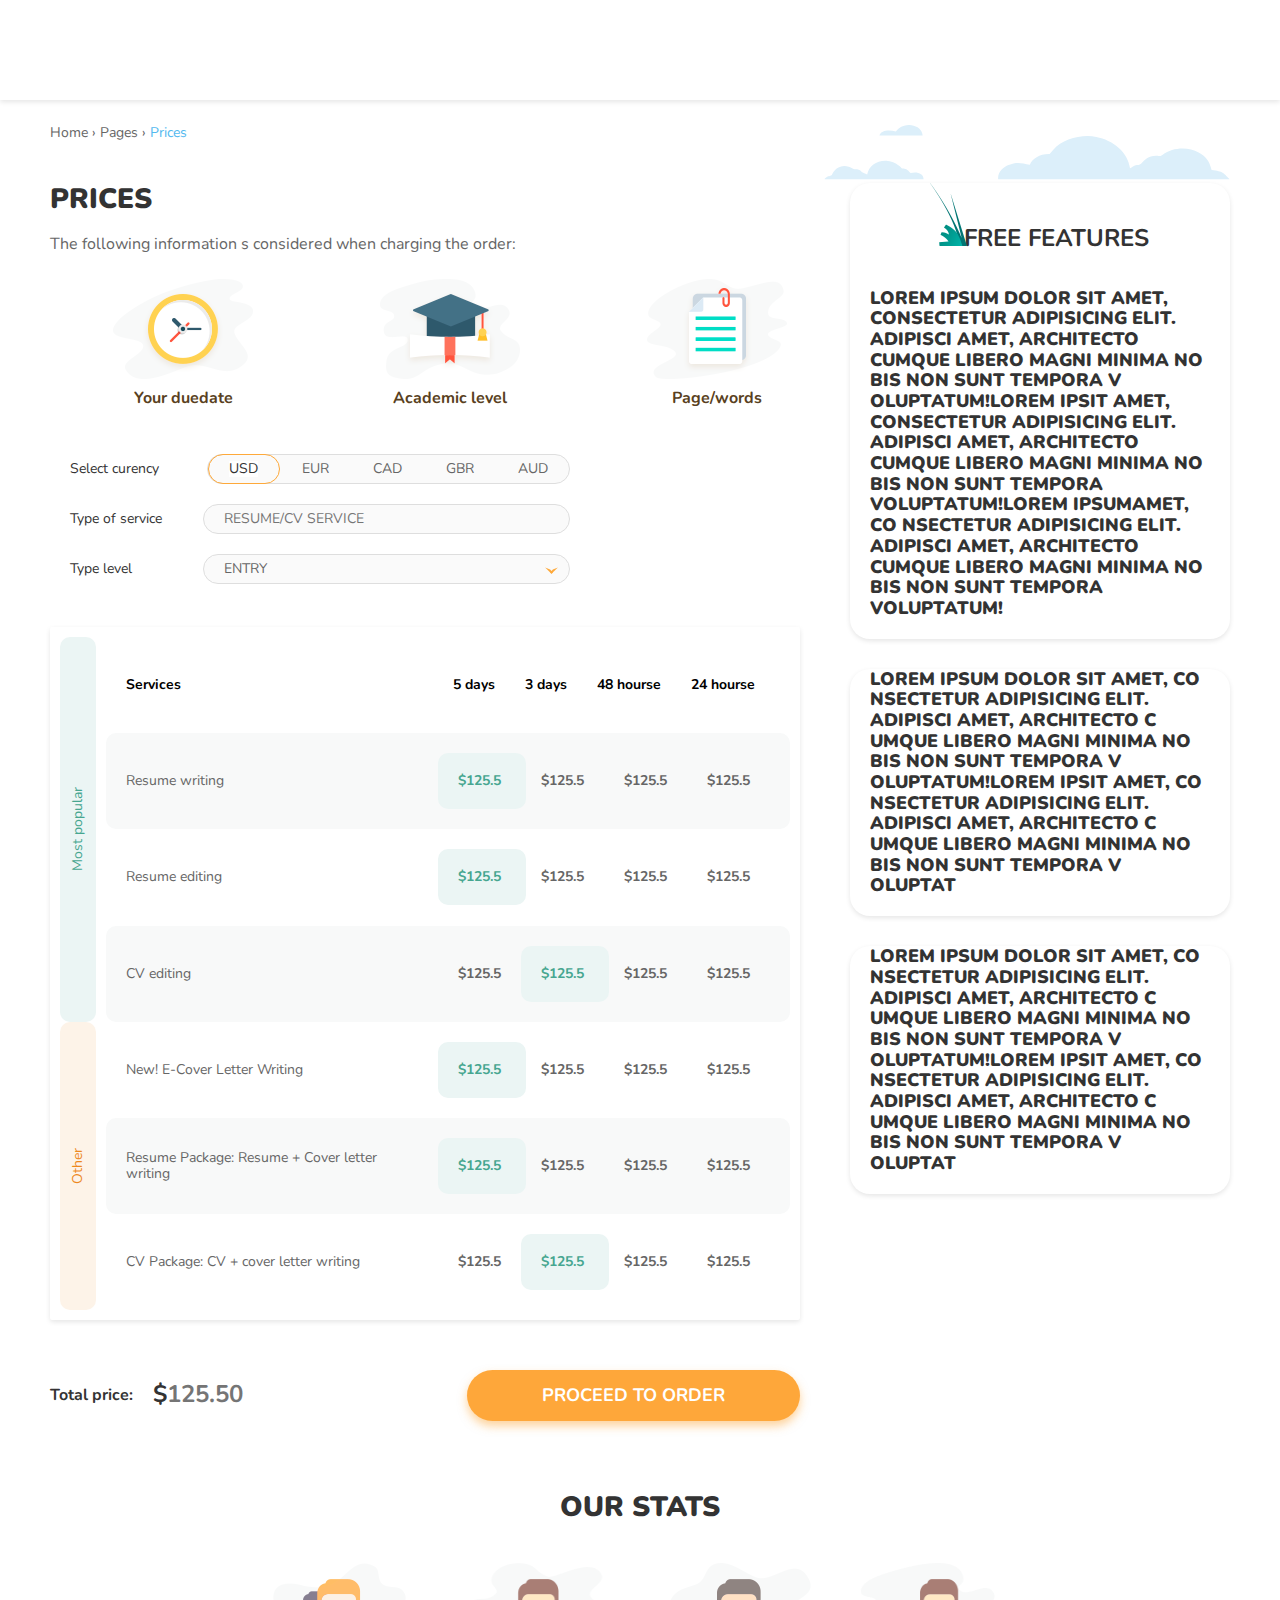
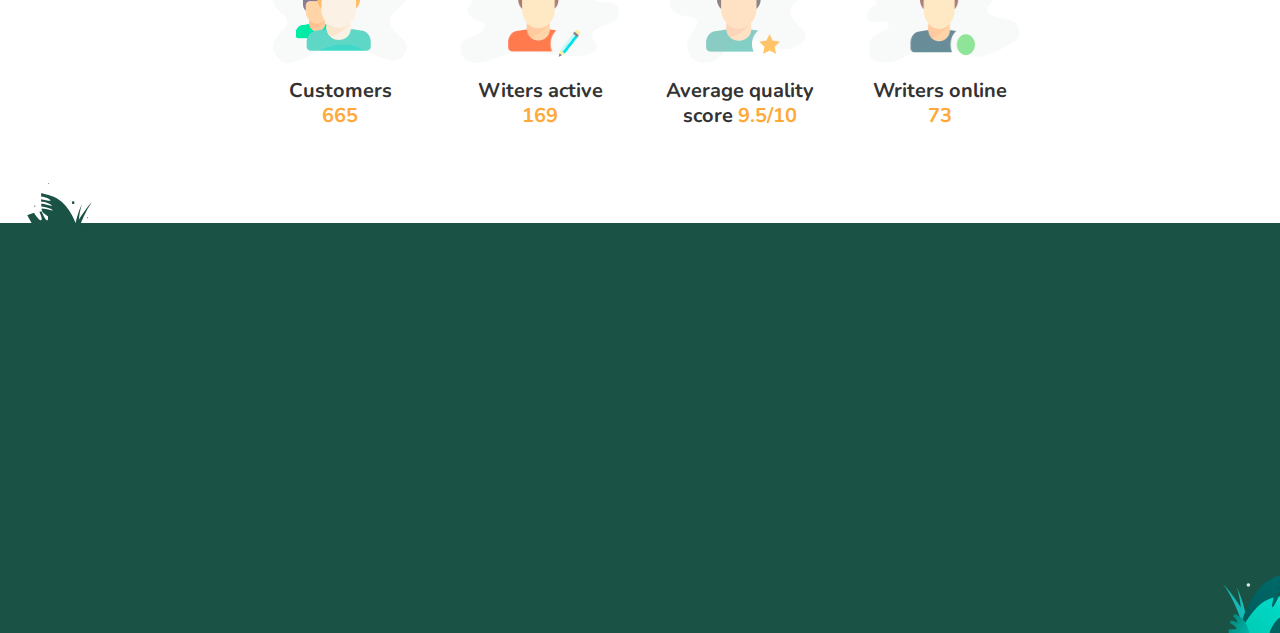
==== commit e2ad009f: "media finished" ====
--- a/app/index.html
+++ b/app/index.html
@@ -75,28 +75,28 @@
           </div>
 
           <form class="form__prices" action="#" method="post">
-            <!-- currrency -->
+            <!-- curency -->
             <div class="form__select">
-              <p class="form__text">Select currrency</p>
-              <div class="currrency">
-                <span class="currrency__group">
-                  <input class="currrency__input" type="radio" name="valuta" id="usd" checked />
+              <p class="form__text">Select curency</p>
+              <div class="curency">
+                <span class="curency__group">
+                  <input class="curency__input" type="radio" name="valuta" id="usd" checked />
                   <label for="usd">usd</label>
                 </span>
-                <span class="currrency__group">
-                  <input class="currrency__input" type="radio" name="valuta" id="eur" />
+                <span class="curency__group">
+                  <input class="curency__input" type="radio" name="valuta" id="eur" />
                   <label for="eur">eur</label>
                 </span>
-                <span class="currrency__group">
-                  <input class="currrency__input" type="radio" name="valuta" id="cad" />
+                <span class="curency__group">
+                  <input class="curency__input" type="radio" name="valuta" id="cad" />
                   <label for="cad">cad</label>
                 </span>
-                <span class="currrency__group">
-                  <input class="currrency__input" type="radio" name="valuta" id="gbr" />
+                <span class="curency__group">
+                  <input class="curency__input" type="radio" name="valuta" id="gbr" />
                   <label for="gbr">gbr</label>
                 </span>
-                <span class="currrency__group">
-                  <input class="currrency__input" type="radio" name="valuta" id="aud" />
+                <span class="curency__group">
+                  <input class="curency__input" type="radio" name="valuta" id="aud" />
                   <label for="aud">aud</label>
                 </span>
               </div>
@@ -117,6 +117,10 @@
           </form>
 
           <!-- services calc prices-->
+          <div class="media560">
+            <p>Rotate the device to see the calculator at a resolution of more than 500 pixels.</p>
+          </div>
+
           <form name="form2" class="services">
             <div class="services__wrap">
               <div class="services__types--popular">
--- a/app/css/main.css
+++ b/app/css/main.css
@@ -120,7 +120,7 @@
   margin-right: auto;
   color: var(--color-title); }
 
-.currrency {
+.curency {
   display: flex;
   justify-content: space-between;
   flex-basis: 350px;
@@ -131,32 +131,45 @@
   border: 1px solid var(--color-input-border);
   border-radius: 2rem; }
 
-.currrency__group {
+.curency__group {
   display: flex;
   border: 1px solid transparent;
   border-radius: 2rem;
   transition: all 0.5s ease; }
-  .currrency__group:not(:last-child) {
+  .curency__group:not(:last-child) {
     margin-right: 4.2rem; }
 
-.currrency__input {
+.curency__input:checked + label::before,
+.curency__group:hover::before {
+  position: absolute;
+  content: "";
+  display: block;
+  top: 0;
+  left: 0;
+  transform: translate(-2.1rem, -0.7rem);
+  padding: 1.4rem 3.5rem;
+  border: 1px solid var(--color-text-accent);
+  border-radius: 2rem;
+  transition: all 0.5s ease; }
+
+.curency__input {
   opacity: 0;
   position: absolute; }
 
-.currrency__input + label {
+.curency__input + label {
   flex: 1 1 100%;
   cursor: pointer;
   z-index: 1;
   transition: all 0.5s ease; }
 
-.currrency__input:checked + label,
-.currrency__group:hover {
+.curency__input:checked + label,
+.curency__group:hover {
   position: relative;
   color: var(--color-title);
   background-color: var(--color-white);
   transition: all 0.5s ease; }
-  .currrency__input:checked + label::before,
-  .currrency__group:hover::before {
+  .curency__input:checked + label::before,
+  .curency__group:hover::before {
     position: absolute;
     content: "";
     display: block;
@@ -221,6 +234,17 @@
   margin-top: -2.5px;
   pointer-events: none; }
 
+.choices[data-type*='select-one'].is-open:after {
+  border-color: transparent;
+  border-top: 2px solid var(--color-text-accent);
+  border-right: 2px solid var(--color-text-accent);
+  top: 68%;
+  transform: rotate(-45deg);
+  pointer-events: none; }
+
+.media560 {
+  display: none; }
+
 .services {
   display: flex;
   flex-direction: column;
@@ -265,7 +289,8 @@
 .servises__table {
   display: flex;
   flex-direction: column;
-  flex-grow: 1; }
+  flex-grow: 1;
+  overflow: auto; }
 
 .table__title,
 .table-row {
@@ -295,6 +320,9 @@
 
 .table-row__text {
   flex-basis: 280px; }
+
+.table__number {
+  display: flex; }
 
 .tabl-row__input {
   opacity: 0;
@@ -357,315 +385,6 @@
   border-radius: 4rem;
   box-shadow: 0px 5px 10px 0px var(--color-shadow-btn); }
 
-.main {
-  display: flex;
-  flex-direction: row;
-  flex-wrap: wrap;
-  justify-content: center;
-  max-width: 1200px;
-  margin: 0 auto;
-  padding: 0 10px; }
-
-.content {
-  display: flex;
-  justify-content: space-between;
-  flex: auto; }
-
-.prices {
-  flex: auto; }
-
-.title {
-  font-size: 2.8rem;
-  font-weight: 900;
-  text-transform: uppercase;
-  color: var(--color-title);
-  padding: 0;
-  margin: 0;
-  margin-bottom: 20px; }
-
-.prices__description {
-  padding: 0;
-  margin: 0;
-  margin-bottom: 20px; }
-
-.prices__img {
-  display: flex;
-  flex-direction: row;
-  flex-wrap: wrap;
-  justify-content: space-around;
-  margin-bottom: 42px; }
-
-.prices__block {
-  display: flex;
-  flex-direction: column;
-  align-items: center;
-  padding: 5px; }
-  .prices__block img {
-    margin-bottom: 10px; }
-
-.prices__text {
-  font-weight: 700;
-  color: var(--color-text-prices-img);
-  padding: 0;
-  margin: 0; }
-
-.form__prices {
-  display: flex;
-  flex-direction: column;
-  width: 52rem;
-  padding-left: 2rem;
-  margin-bottom: 23px; }
-
-.form__select {
-  display: flex;
-  align-items: center;
-  flex: auto;
-  font-size: 1.4rem;
-  margin-bottom: 20px; }
-
-.form__text {
-  padding: 0;
-  margin: 0;
-  margin-right: auto;
-  color: var(--color-title); }
-
-.currrency {
-  display: flex;
-  justify-content: space-between;
-  flex-basis: 350px;
-  text-transform: uppercase;
-  color: var(--color-text-main);
-  padding: .5rem 2rem;
-  background-color: var(--color-input-bg);
-  border: 1px solid var(--color-input-border);
-  border-radius: 2rem; }
-
-.currrency__group {
-  display: flex;
-  border: 1px solid transparent;
-  border-radius: 2rem;
-  transition: all 0.5s ease; }
-  .currrency__group:not(:last-child) {
-    margin-right: 4.2rem; }
-
-.currrency__input {
-  opacity: 0;
-  position: absolute; }
-
-.currrency__input + label {
-  flex: 1 1 100%;
-  cursor: pointer;
-  z-index: 1;
-  transition: all 0.5s ease; }
-
-.currrency__input:checked + label,
-.currrency__group:hover {
-  position: relative;
-  color: var(--color-title);
-  background-color: var(--color-white);
-  transition: all 0.5s ease; }
-  .currrency__input:checked + label::before,
-  .currrency__group:hover::before {
-    position: absolute;
-    content: "";
-    display: block;
-    top: 0;
-    left: 0;
-    transform: translate(-2.1rem, -0.7rem);
-    padding: 1.4rem 3.5rem;
-    border: 1px solid var(--color-text-accent);
-    border-radius: 2rem;
-    transition: all 0.5s ease; }
-
-.form__input,
-.choices__inner {
-  display: flex;
-  justify-content: space-between;
-  min-width: 367px;
-  min-height: 0;
-  text-transform: uppercase;
-  color: var(--color-text-main);
-  padding: .6rem 2rem;
-  background-color: var(--color-input-bg);
-  border: 1px solid var(--color-input-border);
-  border-radius: 2rem; }
-
-.is-open .choices__list--dropdown {
-  background-color: #ffffff;
-  border: 1px solid var(--color-input-border);
-  border-bottom-left-radius: 2rem;
-  border-bottom-right-radius: 2rem; }
-
-.is-open .choices__inner,
-.form__input:focus {
-  outline: none;
-  border: 1px solid var(--color-input-border); }
-
-.is-open .choices__inner {
-  border-radius: 2rem 2rem 0 0; }
-
-.is-focused .choices__inner {
-  outline: none;
-  border: 1px solid var(--color-input-border); }
-
-.form__select select::-ms-expand {
-  display: none; }
-
-.choices__list--single {
-  padding: 0px 16px 0px 0px; }
-
-.choices[data-type*='select-one'] .choices__inner {
-  padding-bottom: 6px; }
-
-.choices[data-type*='select-one']:after {
-  content: '';
-  width: 9px;
-  height: 9px;
-  border-top: 2px solid var(--color-text-accent);
-  border-right: 2px solid var(--color-text-accent);
-  transform: rotate(135deg);
-  position: absolute;
-  right: 14.5px;
-  top: 38%;
-  margin-top: -2.5px;
-  pointer-events: none; }
-
-.services {
-  display: flex;
-  flex-direction: column;
-  font-size: 1.4rem;
-  margin-right: 50px;
-  margin-bottom: 50px; }
-
-.services__wrap {
-  display: flex;
-  flex-direction: column;
-  padding: 10px;
-  margin-bottom: 50px;
-  border-radius: 2px;
-  box-shadow: 0px 2px 5px 0px rgba(0, 0, 0, 0.1); }
-
-.servisec,
-.services__types--popular,
-.services__types--other {
-  display: flex; }
-
-.services__vertical {
-  display: flex;
-  border-radius: 10px;
-  background-color: var(--color-popular);
-  color: var(--color-text-popular);
-  padding: 10px;
-  margin-right: 10px; }
-
-.services__vertical--text {
-  -ms-writing-mode: tb-rl;
-  writing-mode: tb-rl;
-  transform: rotate(180deg);
-  text-align: center; }
-
-.services__vertical--other {
-  background-color: var(--color-other);
-  color: var(--color-text-other); }
-
-.vertical-text {
-  transform: rotate(270deg); }
-
-.servises__table {
-  display: flex;
-  flex-direction: column;
-  flex-grow: 1; }
-
-.table__title,
-.table-row {
-  display: flex;
-  align-items: center;
-  justify-content: space-between;
-  padding: 20px;
-  border-radius: 10px; }
-
-.table__title {
-  color: var(--color-black);
-  font-weight: 700; }
-
-.table-row:nth-of-type(even) {
-  background-color: var(--color-table-bg); }
-
-.table__title-cell {
-  padding: 20px 15px; }
-
-.tabl-row__group {
-  font-weight: 700;
-  padding: 20px;
-  transition: color 0.2s ease; }
-  .tabl-row__group label {
-    cursor: pointer;
-    z-index: 2; }
-
-.table-row__text {
-  flex-basis: 280px; }
-
-.tabl-row__input {
-  opacity: 0;
-  position: absolute; }
-
-.tabl-row__input:checked ~ label {
-  color: var(--color-text-popular);
-  position: relative;
-  transition: all 0.3s ease; }
-  .tabl-row__input:checked ~ label::before {
-    position: absolute;
-    display: block;
-    content: "";
-    background-color: var(--color-popular);
-    top: 0;
-    left: 0;
-    padding: 2.8rem 4.4rem;
-    border-radius: 1rem;
-    transform: translate(-2rem, -1.8rem);
-    z-index: -1;
-    transition: all 0.3s ease; }
-
-.total-container {
-  display: flex;
-  align-items: center;
-  justify-content: space-between; }
-
-.total-price {
-  display: inline-flex;
-  align-items: center;
-  color: var(--color-title); }
-
-.total-price__title {
-  font-size: 1.6rem;
-  font-weight: 700;
-  padding-right: 2rem; }
-
-.total-price__info,
-.total-price__info--input {
-  font-size: 2.4rem;
-  font-weight: 700; }
-
-.total-price__info--input {
-  color: var(--color-title);
-  padding-right: 2rem;
-  max-width: 11rem;
-  border: none; }
-
-.focus-visible {
-  outline: 0; }
-
-.services__btn {
-  display: inline-flex;
-  font-size: 1.8rem;
-  font-weight: 700;
-  text-transform: uppercase;
-  color: var(--color-white);
-  background-color: var(--color-btn-bg);
-  padding: 1.5rem 7.5rem;
-  border-radius: 4rem;
-  box-shadow: 0px 5px 10px 0px var(--color-shadow-btn); }
-
 .features {
   max-width: 380px;
   font-size: 1.8rem;
@@ -760,4 +479,69 @@
   right: -70px;
   bottom: 0; }
 
+@media (max-width: 1040px) {
+  .content {
+    flex-direction: column;
+    align-items: center; }
+  .stats__content {
+    justify-content: center; } }
+
+@media (max-width: 768px) {
+  .prices {
+    display: flex;
+    flex-direction: column;
+    align-items: center; }
+  .breadcrumbs {
+    margin-bottom: 2rem; }
+  .header__cloud {
+    display: none; }
+  .prices__img {
+    flex-direction: column; }
+  .form__prices {
+    margin: 0;
+    margin-right: 0;
+    padding: 0;
+    width: 30rem;
+    font-size: 1.2rem; }
+  .form__select,
+  .choices__inner {
+    font-size: 1.2rem; }
+  .curency__input:checked + label::before,
+  .curency__group:hover::before {
+    transform: translate(-1.7rem, -0.7rem);
+    padding: 1.2rem 2.8rem; }
+  .curency__group:not(:last-child) {
+    margin-right: 3rem; }
+  .form__select {
+    flex-direction: column; }
+  .curency {
+    flex-basis: 0; }
+  .form__text {
+    margin: 0;
+    margin-bottom: 1rem; }
+  .form__input,
+  .choices__inner {
+    min-width: 30rem; }
+  .total-container {
+    flex-direction: column; }
+  .total-price {
+    margin-bottom: 2rem; }
+  .stats__content {
+    flex-direction: column; }
+  .services {
+    margin: 0; } }
+
+@media (max-width: 560px) {
+  .media560 {
+    display: block;
+    padding: 2rem;
+    margin: 0 auto;
+    max-width: 300px;
+    text-align: center;
+    font-size: 2.4rem;
+    font-weight: 700;
+    color: red; }
+  .services {
+    display: none; } }
+
 /*# sourceMappingURL=main.css.map */
